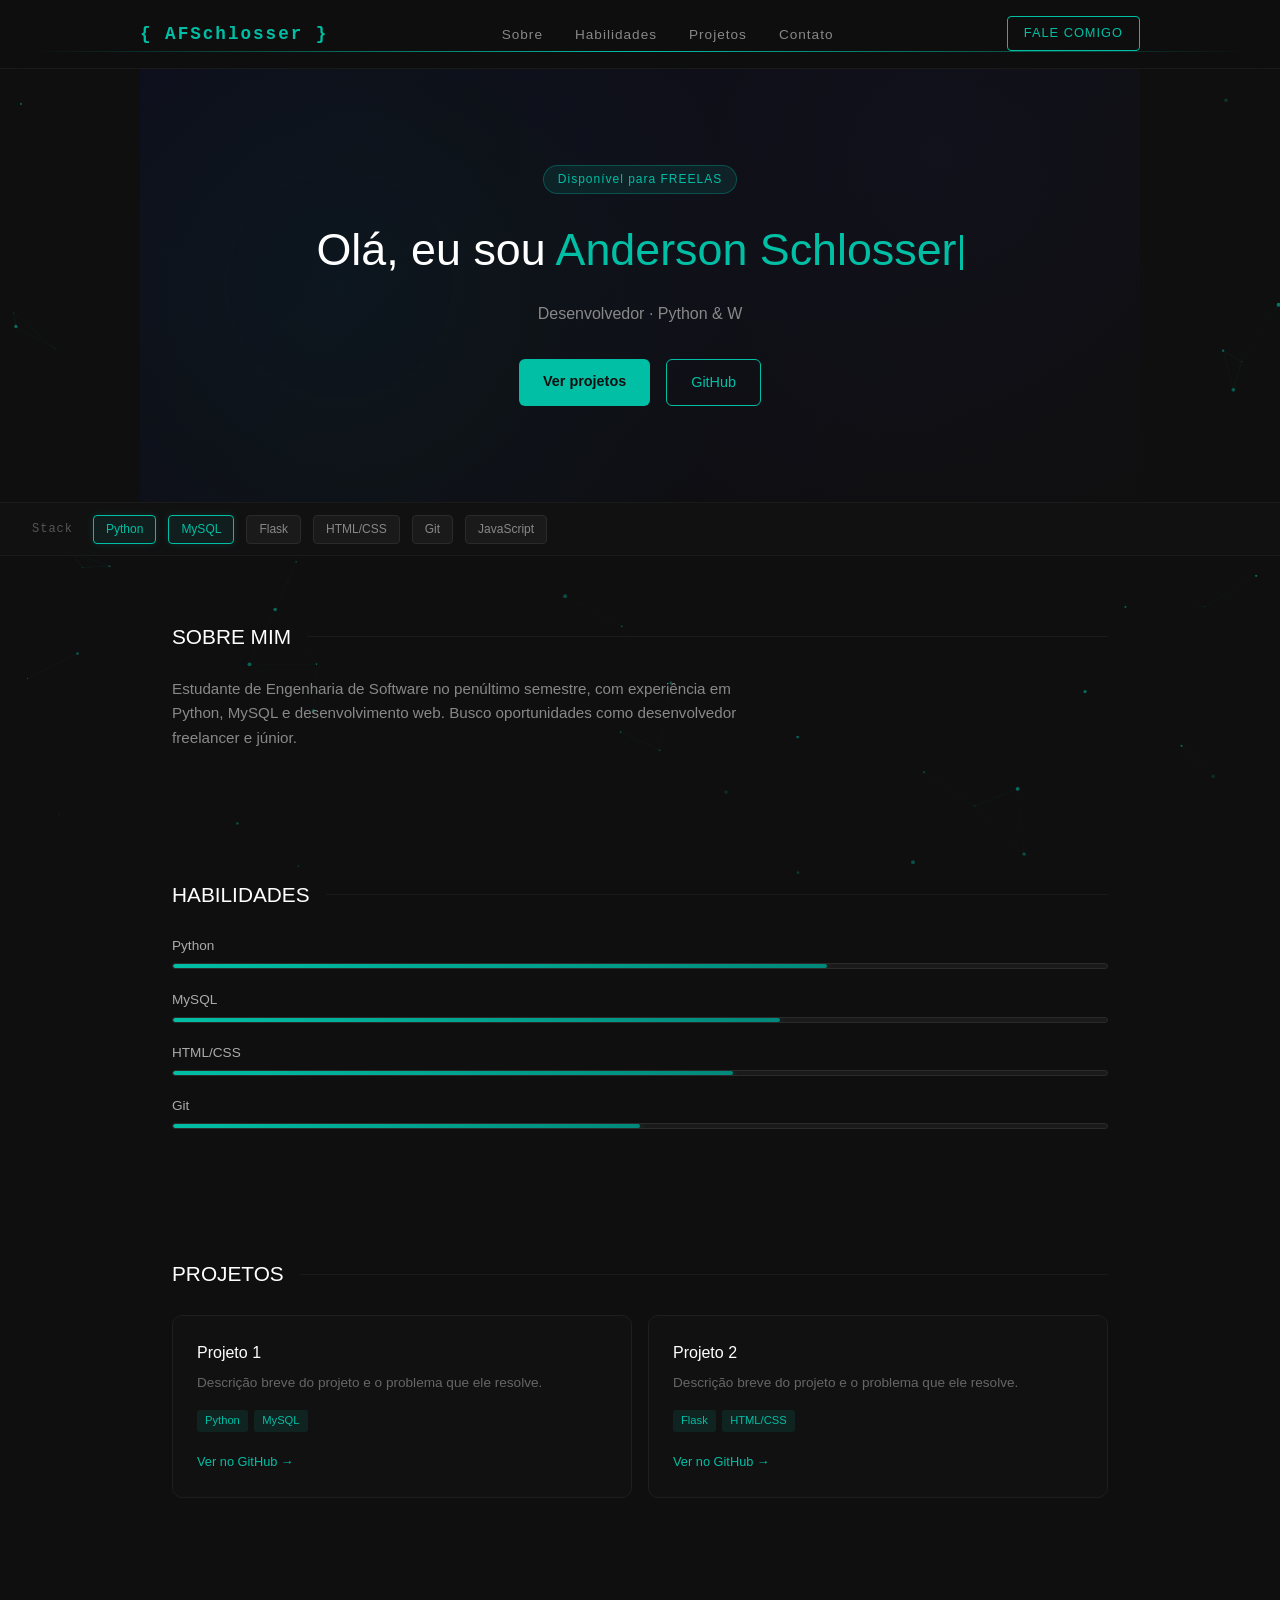
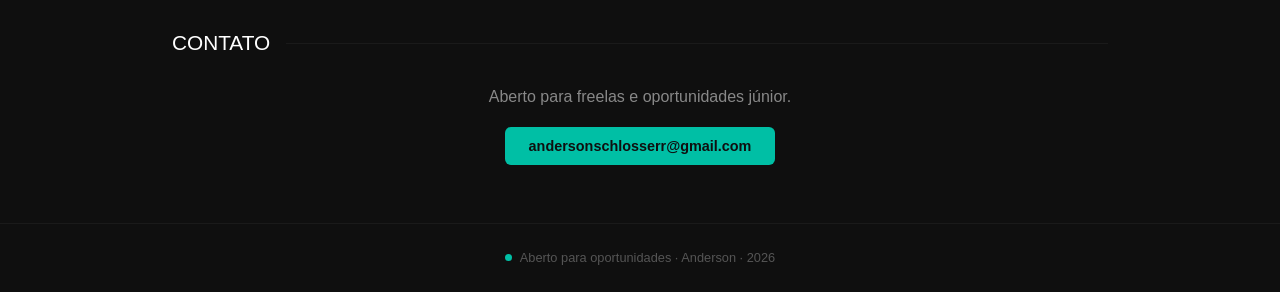
==== index.html @ fceff045 "Atualizando Design" ====
<!DOCTYPE html>
<html lang="pt-BR">
<head>
  <meta charset="UTF-8">
  <meta name="viewport" content="width=device-width, initial-scale=1.0">
  <title>Anderson | Desenvolvedor</title>
  <link rel="stylesheet" href="style.css">
</head>
<body>
<canvas id="particles"></canvas>

  <header>
    <nav>
      <span class="logo">{ AFSchlosser }</span>
      <ul>
        <li><a href="#sobre">Sobre</a></li>
        <li><a href="#habilidades">Habilidades</a></li>
        <li><a href="#projetos">Projetos</a></li>
        <li><a href="#contato">Contato</a></li>
      </ul>
      <a href="mailto:andersonschlosserr@gemail.com" class="nav-btn">FALE COMIGO</a>
    </nav>
    <div class="nav-line"></div>
  </header>

  <section id="hero">
    <div class="hero-bg"></div>
    <span class="hero-tag">Disponível para FREELAS</span>
    <h1>Olá, eu sou <span class="nome">Anderson Schlosser</span><span class="cursor"></span></h1>
    <p id="typing-text"></p>
    <div class="hero-btns">
      <a href="#projetos" class="btn-primary">Ver projetos</a>
      <a href="https://github.com/afschlosser" target="_blank" class="btn-secondary">GitHub</a>
    </div>
  </section>

  <div class="skills-bar">
    <span class="skills-label">Stack</span>
    <div class="skills-list">
      <span class="skill active" data-skill="python">Python</span>
      <span class="skill active" data-skill="mysql">MySQL</span>
      <span class="skill" data-skill="flask">Flask</span>
      <span class="skill" data-skill="html">HTML/CSS</span>
      <span class="skill" data-skill="git">Git</span>
      <span class="skill" data-skill="javascript">JavaScript</span>
    </div>
  </div>

  <section id="sobre">
    <h2>SOBRE MIM</h2>
    <p>
      Estudante de Engenharia de Software no penúltimo semestre,
      com experiência em Python, MySQL e desenvolvimento web.
      Busco oportunidades como desenvolvedor freelancer e júnior.
    </p>
  </section>

  <section id="habilidades">
    <h2>HABILIDADES</h2>
    <div class="skill-bars">
      <div class="skill-bar">
        <div class="skill-bar-header">
          <span>Python</span>
   
        </div>
        <div class="skill-bar-track">
          <div class="skill-bar-fill" data-width="70"></div>
        </div>
      </div>
      <div class="skill-bar">
        <div class="skill-bar-header">
          <span>MySQL</span>
        </div>
        <div class="skill-bar-track">
          <div class="skill-bar-fill" data-width="65"></div>
        </div>
      </div>
      <div class="skill-bar">
        <div class="skill-bar-header">
          <span>HTML/CSS</span>

        </div>
        <div class="skill-bar-track">
          <div class="skill-bar-fill" data-width="60"></div>
        </div>
      </div>
      <div class="skill-bar">
        <div class="skill-bar-header">
          <span>Git</span>
  
        </div>
        <div class="skill-bar-track">
          <div class="skill-bar-fill" data-width="50"></div>
        </div>
      </div>
    </div>
  </section>

  <section id="projetos">
    <h2>PROJETOS</h2>
    <div class="cards">
      <div class="card">
        <h3>Projeto 1</h3>
        <p>Descrição breve do projeto e o problema que ele resolve.</p>
        <div class="card-tags">
          <span class="tag">Python</span>
          <span class="tag">MySQL</span>
        </div>
        <a href="#" class="card-link">Ver no GitHub →</a>
      </div>
      <div class="card">
        <h3>Projeto 2</h3>
        <p>Descrição breve do projeto e o problema que ele resolve.</p>
        <div class="card-tags">
          <span class="tag">Flask</span>
          <span class="tag">HTML/CSS</span>
        </div>
        <a href="#" class="card-link">Ver no GitHub →</a>
      </div>
    </div>
  </section>

  <section id="contato">
    <h2>CONTATO</h2>
    <p>Aberto para freelas e oportunidades júnior.</p>
    <a href="mailto:andersonschlosserr@gmail.com" class="btn-primary">andersonschlosserr@gmail.com</a>
  </section>

  <footer>
    <span class="status-dot"></span>
    <span>Aberto para oportunidades · Anderson · 2026</span>
  </footer>

  <script>
    // Skills bar
    const skills = document.querySelectorAll('.skill');
    skills.forEach((skill, i) => {
      skill.style.opacity = '0';
      skill.style.transform = 'translateY(10px)';
      setTimeout(() => {
        skill.style.transition = 'opacity 0.3s, transform 0.3s';
        skill.style.opacity = '1';
        skill.style.transform = 'translateY(0)';
      }, 300 + i * 100);
    });
    skills.forEach(skill => {
      skill.addEventListener('click', () => {
        skills.forEach(s => s.classList.remove('active'));
        skill.classList.add('active');
        const ripple = document.createElement('span');
        ripple.classList.add('ripple');
        skill.appendChild(ripple);
        setTimeout(() => ripple.remove(), 600);
      });
    });

    // Partículas
    const canvas = document.getElementById('particles');
    const ctx = canvas.getContext('2d');
    canvas.style.position = 'fixed';
    canvas.style.top = '0';
    canvas.style.left = '0';
    canvas.style.width = '100%';
    canvas.style.height = '100%';
    canvas.style.zIndex = '-1';
    canvas.style.pointerEvents = 'none';
    let particles = [];
    function resize() {
      canvas.width = window.innerWidth;
      canvas.height = window.innerHeight;
    }
    resize();
    window.addEventListener('resize', resize);
    function createParticle() {
      return {
        x: Math.random() * canvas.width,
        y: Math.random() * canvas.height,
        vx: (Math.random() - 0.5) * 0.4,
        vy: (Math.random() - 0.5) * 0.4,
        size: Math.random() * 1.5 + 0.5,
        opacity: Math.random() * 0.5 + 0.1
      };
    }
    for (let i = 0; i < 80; i++) particles.push(createParticle());
    function drawParticles() {
      ctx.clearRect(0, 0, canvas.width, canvas.height);
      particles.forEach(p => {
        ctx.beginPath();
        ctx.arc(p.x, p.y, p.size, 0, Math.PI * 2);
        ctx.fillStyle = `rgba(0, 191, 165, ${p.opacity})`;
        ctx.fill();
        p.x += p.vx;
        p.y += p.vy;
        if (p.x < 0 || p.x > canvas.width) p.vx *= -1;
        if (p.y < 0 || p.y > canvas.height) p.vy *= -1;
      });
      for (let i = 0; i < particles.length; i++) {
        for (let j = i + 1; j < particles.length; j++) {
          const dx = particles[i].x - particles[j].x;
          const dy = particles[i].y - particles[j].y;
          const dist = Math.sqrt(dx * dx + dy * dy);
          if (dist < 120) {
            ctx.beginPath();
            ctx.moveTo(particles[i].x, particles[i].y);
            ctx.lineTo(particles[j].x, particles[j].y);
            ctx.strokeStyle = `rgba(0, 191, 165, ${0.15 * (1 - dist / 120)})`;
            ctx.lineWidth = 0.5;
            ctx.stroke();
          }
        }
      }
      requestAnimationFrame(drawParticles);
    }
    drawParticles();

    // Efeito de digitação
    const texts = [
      'Desenvolvedor · Python & Web',
      'Estudante de Eng. de Software',
      'Disponível para freelas',
    ];
    let textIndex = 0;
    let charIndex = 0;
    let deleting = false;
    const typingEl = document.getElementById('typing-text');
    function type() {
      const current = texts[textIndex];
      if (!deleting) {
        typingEl.textContent = current.substring(0, charIndex + 1);
        charIndex++;
        if (charIndex === current.length) {
          deleting = true;
          setTimeout(type, 1800);
          return;
        }
      } else {
        typingEl.textContent = current.substring(0, charIndex - 1);
        charIndex--;
        if (charIndex === 0) {
          deleting = false;
          textIndex = (textIndex + 1) % texts.length;
        }
      }
      setTimeout(type, deleting ? 50 : 80);
    }
    type();

    // Animação das barras de progresso
    const observer = new IntersectionObserver((entries) => {
      entries.forEach(entry => {
        if (entry.isIntersecting) {
          document.querySelectorAll('.skill-bar-fill').forEach(bar => {
            bar.style.width = bar.dataset.width + '%';
          });
        }
      });
    }, { threshold: 0.3 });
    const skillsSection = document.getElementById('habilidades');
    if (skillsSection) observer.observe(skillsSection);
  </script>

</body>
</html>
---- style.css ----
* {
  margin: 0;
  padding: 0;
  box-sizing: border-box;
}

body {
  font-family: 'Segoe UI', sans-serif;
  background-color: #0f0f0f;
  color: #e0e0e0;
  line-height: 1.6;
}

a {
  text-decoration: none;
}

header {
  background: rgba(15, 15, 15, 0.7);
  backdrop-filter: blur(12px);
  -webkit-backdrop-filter: blur(12px);
  border-bottom: 0.5px solid rgba(255,255,255,0.05);
  padding: 1rem 2rem;
  position: sticky;
  top: 0;
  z-index: 100;
}

.nav-line {
  height: 1px;
  background: linear-gradient(90deg, transparent, #00bfa5, transparent);
  animation: navline 3s ease-in-out infinite;
}

@keyframes navline {
  0%, 100% { opacity: 0.2; transform: scaleX(0.3); }
  50% { opacity: 1; transform: scaleX(1); }
}

nav {
  display: flex;
  justify-content: space-between;
  align-items: center;
  max-width: 1000px;
  margin: 0 auto;
}

.logo {
  font-size: 1.1rem;
  font-weight: bold;
  color: #00bfa5;
  letter-spacing: 2px;
  font-family: 'Courier New', monospace;
}

nav ul {
  list-style: none;
  display: flex;
  gap: 2rem;
}

nav ul a {
  color: #888;
  font-size: 0.85rem;
  transition: color 0.2s;
  letter-spacing: 1px;
  position: relative;
  padding-bottom: 4px;
}

nav ul a::after {
  content: '';
  position: absolute;
  bottom: 0;
  left: 0;
  width: 0;
  height: 1px;
  background: #00bfa5;
  transition: width 0.3s;
}

nav ul a:hover {
  color: #00bfa5;
}

nav ul a:hover::after {
  width: 100%;
}

.nav-btn {
  background: transparent;
  color: #00bfa5;
  border: 0.5px solid #00bfa5;
  padding: 0.4rem 1rem;
  border-radius: 4px;
  font-size: 0.8rem;
  letter-spacing: 1px;
  transition: all 0.3s;
  position: relative;
  overflow: hidden;
}

.nav-btn::before {
  content: '';
  position: absolute;
  inset: 0;
  background: #00bfa5;
  transform: translateX(-100%);
  transition: transform 0.3s;
  z-index: -1;
}

.nav-btn:hover {
  color: #0f0f0f;
}

.nav-btn:hover::before {
  transform: translateX(0);
}
#hero {
  text-align: center;
  padding: 6rem 2rem;
  position: relative;
  overflow: hidden;
  background: linear-gradient(135deg, #0d0d1a 0%, #0f0f0f 100%);
}

.hero-bg {
  position: absolute;
  inset: 0;
  background-image:
    radial-gradient(circle at 20% 50%, rgba(0,191,165,0.05) 0%, transparent 50%),
    radial-gradient(circle at 80% 20%, rgba(83,74,183,0.05) 0%, transparent 50%);
}

.hero-tag {
  display: inline-block;
  background: rgba(0,191,165,0.1);
  border: 0.5px solid rgba(0,191,165,0.3);
  color: #00bfa5;
  font-size: 0.75rem;
  padding: 4px 14px;
  border-radius: 20px;
  margin-bottom: 1.2rem;
  letter-spacing: 1px;
  position: relative;
}

#hero h1 {
  font-size: 2.8rem;
  font-weight: 500;
  color: #fff;
  margin-bottom: 1rem;
  position: relative;
}

#hero h1 span.nome {
  color: #00bfa5;
}

.cursor {
  display: inline-block;
  width: 3px;
  height: 2.2rem;
  background: #00bfa5;
  margin-left: 4px;
  vertical-align: middle;
  animation: blink 1s infinite;
}

@keyframes blink {
  0%, 100% { opacity: 1; }
  50% { opacity: 0; }
}

#hero p {
  color: #888;
  font-size: 1rem;
  margin-bottom: 2rem;
  position: relative;
}

.hero-btns {
  display: flex;
  gap: 1rem;
  justify-content: center;
  position: relative;
}

.btn-primary {
  background: #00bfa5;
  color: #0f0f0f;
  padding: 0.7rem 1.5rem;
  border-radius: 6px;
  font-weight: 600;
  font-size: 0.9rem;
  transition: background 0.2s;
}

.btn-primary:hover {
  background: #00897b;
}

.btn-secondary {
  background: transparent;
  color: #00bfa5;
  padding: 0.7rem 1.5rem;
  border-radius: 6px;
  font-size: 0.9rem;
  border: 0.5px solid #00bfa5;
  transition: all 0.2s;
}

.btn-secondary:hover {
  background: rgba(0,191,165,0.1);
}

.skills-bar {
  background: #111;
  border-top: 0.5px solid #1a1a1a;
  border-bottom: 0.5px solid #1a1a1a;
  padding: 0.7rem 2rem;
  display: flex;
  gap: 0.75rem;
  align-items: center;
  flex-wrap: wrap;
}

.skills-label {
  color: #555;
  font-size: 0.75rem;
  margin-right: 0.5rem;
  font-family: 'Courier New', monospace;
  letter-spacing: 1px;
}

.skills-list {
  display: flex;
  gap: 0.75rem;
  flex-wrap: wrap;
}

.skill {
  background: #1a1a1a;
  border: 0.5px solid #2a2a2a;
  color: #888;
  font-size: 0.75rem;
  padding: 4px 12px;
  border-radius: 4px;
  cursor: pointer;
  transition: all 0.2s;
  position: relative;
  overflow: hidden;
  user-select: none;
}

.skill:hover {
  border-color: #00bfa5;
  color: #00bfa5;
}

.skill.active {
  border-color: #00bfa5;
  color: #00bfa5;
  background: rgba(0,191,165,0.08);
  box-shadow: 0 0 8px rgba(0,191,165,0.15);
}

.ripple {
  position: absolute;
  width: 80px;
  height: 80px;
  background: rgba(0,191,165,0.2);
  border-radius: 50%;
  transform: scale(0);
  animation: ripple-anim 0.6s linear;
  top: 50%;
  left: 50%;
  margin-top: -40px;
  margin-left: -40px;
  pointer-events: none;
}

@keyframes ripple-anim {
  to { transform: scale(2.5); opacity: 0; }
}
section {
  max-width: 1000px;
  margin: 0 auto;
  padding: 4rem 2rem;
}

section h2 {
  font-size: 1.3rem;
  font-weight: 500;
  color: #fff;
  margin-bottom: 1.5rem;
  display: flex;
  align-items: center;
  gap: 1rem;
}

section h2::after {
  content: '';
  flex: 1;
  height: 0.5px;
  background: #1a1a1a;
}

#sobre p {
  color: #888;
  max-width: 600px;
  font-size: 0.95rem;
}

.cards {
  display: grid;
  grid-template-columns: repeat(auto-fit, minmax(280px, 1fr));
  gap: 1rem;
}

.card {
  background: #111;
  border: 0.5px solid #1e1e1e;
  border-radius: 10px;
  padding: 1.5rem;
  transition: border-color 0.2s, transform 0.2s;
}

.card:hover {
  border-color: #00bfa5;
  transform: translateY(-4px);
}

.card h3 {
  color: #fff;
  font-size: 1rem;
  font-weight: 500;
  margin-bottom: 0.5rem;
}

.card p {
  color: #666;
  font-size: 0.85rem;
  margin-bottom: 1rem;
  line-height: 1.5;
}

.card-tags {
  display: flex;
  gap: 0.4rem;
  flex-wrap: wrap;
  margin-bottom: 1rem;
}

.tag {
  background: rgba(0,191,165,0.1);
  color: #00bfa5;
  font-size: 0.7rem;
  padding: 2px 8px;
  border-radius: 3px;
}

.card-link {
  color: #00bfa5;
  font-size: 0.8rem;
  transition: letter-spacing 0.2s;
}

.card-link:hover {
  letter-spacing: 0.5px;
}

#contato {
  text-align: center;
}

#contato p {
  color: #888;
  margin-bottom: 1.5rem;
}

footer {
  text-align: center;
  padding: 1.5rem;
  color: #555;
  font-size: 0.8rem;
  border-top: 0.5px solid #1a1a1a;
  display: flex;
  align-items: center;
  justify-content: center;
  gap: 0.5rem;
}

.status-dot {
  width: 7px;
  height: 7px;
  background: #00bfa5;
  border-radius: 50%;
  display: inline-block;
  animation: pulse 2s infinite;
}

@keyframes pulse {
  0%, 100% { opacity: 1; }
  50% { opacity: 0.3; }
}
#skills-progress {
  max-width: 1000px;
  margin: 0 auto;
  padding: 4rem 2rem;
}

.skill-bars {
  display: flex;
  flex-direction: column;
  gap: 1.2rem;
}

.skill-bar-header {
  display: flex;
  justify-content: space-between;
  font-size: 0.85rem;
  color: #aaa;
  margin-bottom: 0.4rem;
}

.skill-bar-track {
  background: #1a1a1a;
  border-radius: 4px;
  height: 6px;
  overflow: hidden;
  border: 0.5px solid #2a2a2a;
}

.skill-bar-fill {
  height: 100%;
  width: 0%;
  background: linear-gradient(90deg, #00bfa5, #00897b);
  border-radius: 4px;
  transition: width 1.2s cubic-bezier(0.4, 0, 0.2, 1);
  box-shadow: 0 0 8px rgba(0,191,165,0.4);
}
#habilidades {
  max-width: 1000px;
  margin: 0 auto;
  padding: 4rem 2rem;
}
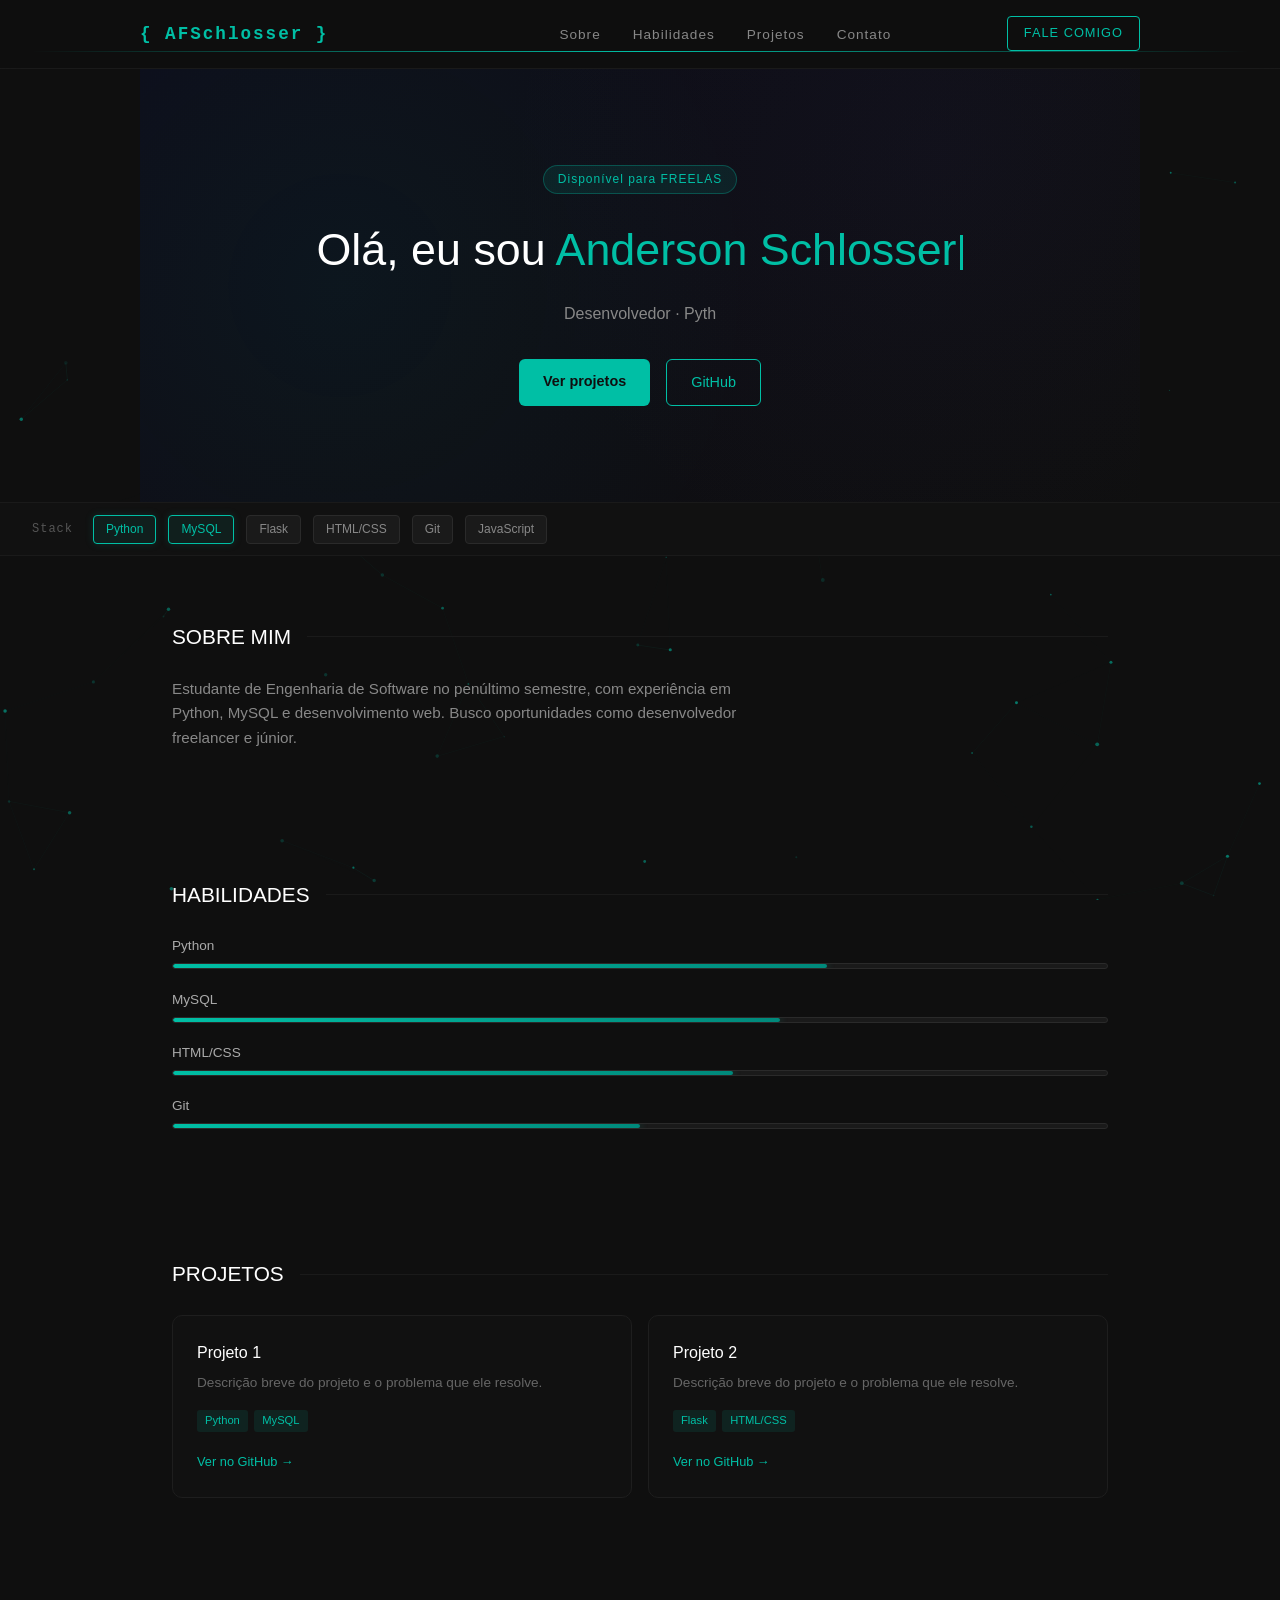
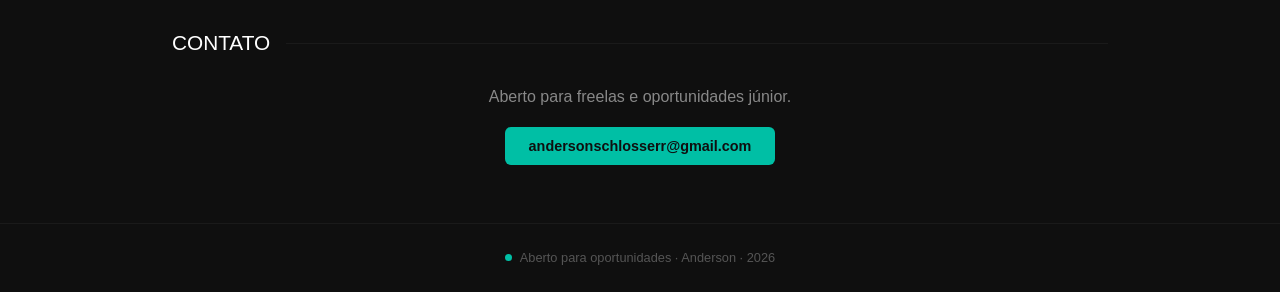
==== commit a7992642: "feat: adicionado suporte mobile e ajustes de layout" ====
--- a/index.html
+++ b/index.html
@@ -10,18 +10,23 @@
 <canvas id="particles"></canvas>
 
   <header>
-    <nav>
-      <span class="logo">{ AFSchlosser }</span>
-      <ul>
-        <li><a href="#sobre">Sobre</a></li>
-        <li><a href="#habilidades">Habilidades</a></li>
-        <li><a href="#projetos">Projetos</a></li>
-        <li><a href="#contato">Contato</a></li>
-      </ul>
-      <a href="mailto:andersonschlosserr@gemail.com" class="nav-btn">FALE COMIGO</a>
-    </nav>
-    <div class="nav-line"></div>
-  </header>
+  <nav>
+    <span class="logo">{ AFSchlosser }</span>
+    <div class="mobile-menu-icon" onclick="toggleMenu()">
+      <span></span>
+      <span></span>
+      <span></span>
+    </div>
+    <ul id="nav-menu">
+      <li><a href="#sobre" onclick="toggleMenu()">Sobre</a></li>
+      <li><a href="#habilidades" onclick="toggleMenu()">Habilidades</a></li>
+      <li><a href="#projetos" onclick="toggleMenu()">Projetos</a></li>
+      <li><a href="#contato" onclick="toggleMenu()">Contato</a></li>
+    </ul>
+    <a href="mailto:andersonschlosserr@gmail.com" class="nav-btn">FALE COMIGO</a>
+  </nav>
+  <div class="nav-line"></div>
+</header>
 
   <section id="hero">
     <div class="hero-bg"></div>
--- a/style.css
+++ b/style.css
@@ -445,4 +445,56 @@
   max-width: 1000px;
   margin: 0 auto;
   padding: 4rem 2rem;
+}
+/* --- APENAS ADICIONE ESTE BLOCO AO FINAL DO SEU CSS --- */
+
+@media (max-width: 768px) {
+    /* Ajusta o título para não vazar da tela */
+    #hero h1 {
+        font-size: 1.8rem;
+        padding: 0 10px;
+    }
+
+    /* Empilha os botões (Ver projetos / GitHub) */
+    .hero-btns {
+        flex-direction: column;
+        align-items: center;
+        gap: 15px;
+    }
+
+    .btn-primary, .btn-secondary {
+        width: 80%; /* Botões ficam mais fáceis de clicar no touch */
+        text-align: center;
+    }
+
+    /* Esconde o menu de texto para não embolar com o logo */
+    /* Dica: em mobile, o ideal é usar um menu hamburguer, 
+       mas para não quebrar seu JS, vamos apenas simplificar o topo */
+    nav ul {
+        display: none; 
+    }
+
+    .nav-btn {
+        font-size: 0.7rem;
+        padding: 0.3rem 0.6rem;
+    }
+
+    /* Ajusta os cards para ocuparem a tela toda */
+    .cards {
+        grid-template-columns: 1fr;
+        padding: 0 10px;
+    }
+
+    /* Garante que o texto do "Sobre Mim" não fique colado nas bordas */
+    #sobre p {
+        font-size: 0.9rem;
+        padding: 0 15px;
+        text-align: justify;
+    }
+
+    /* Ajusta a barra de progresso para não ficar muito larga */
+    .skill-bars {
+        width: 100%;
+        padding: 0 10px;
+    }
 }
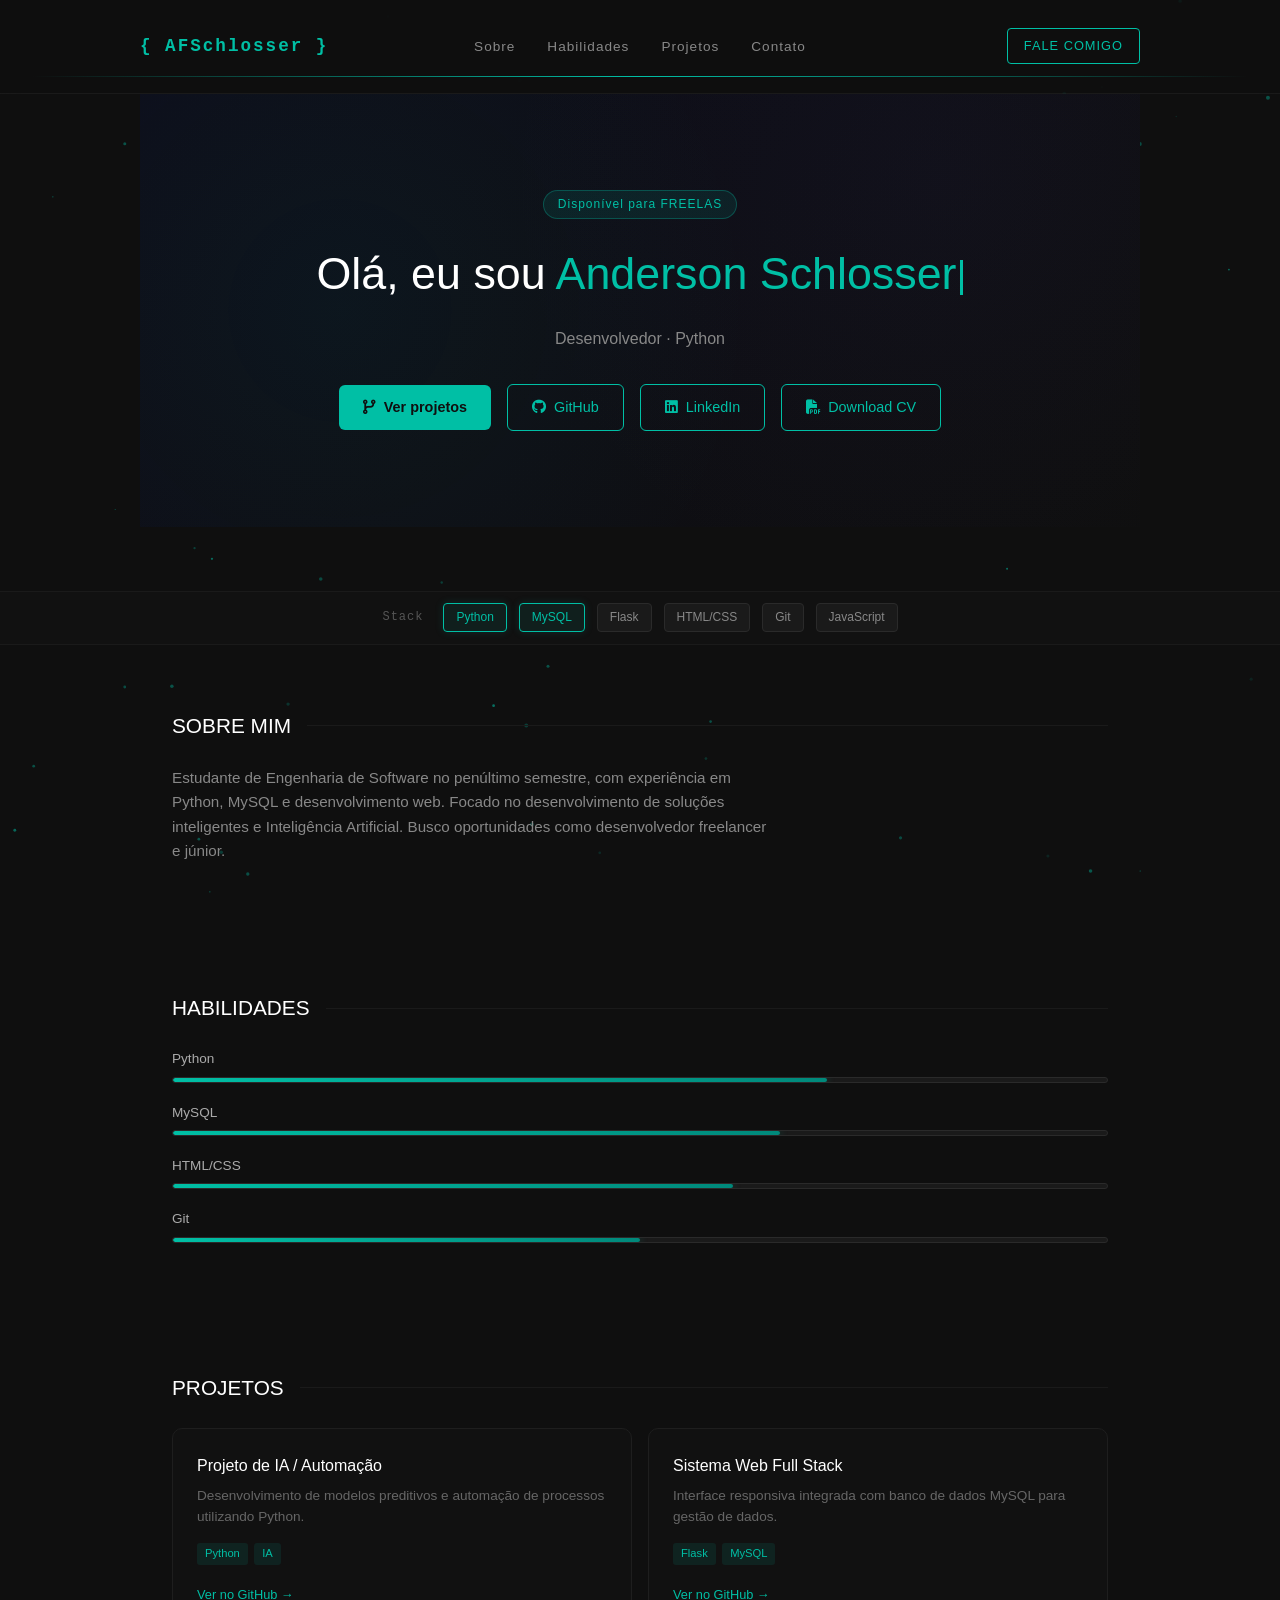
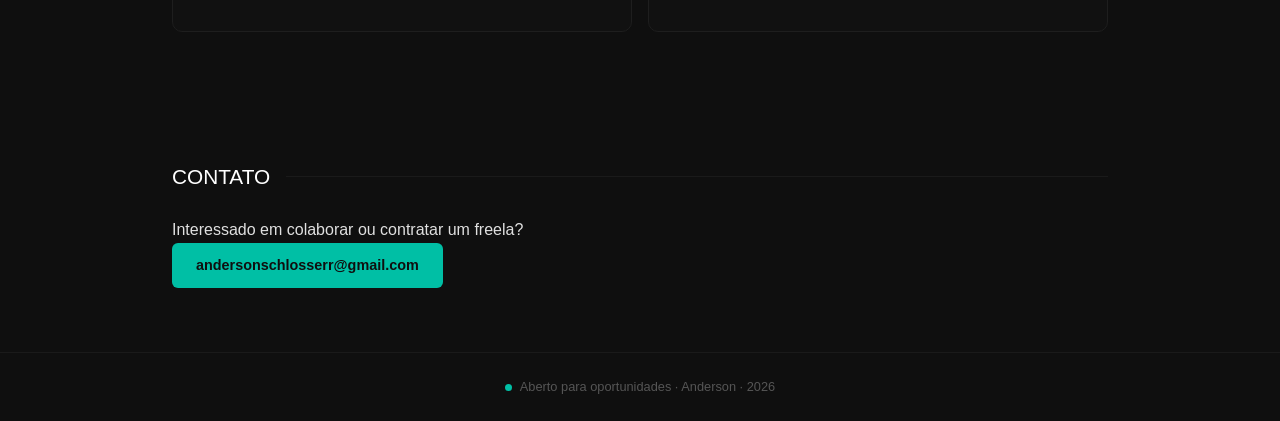
==== commit d0e46fb6: "feat: ajuste de alinhamento do header, centralização da stack e padronização dos botões" ====
--- a/index.html
+++ b/index.html
@@ -3,39 +3,64 @@
 <head>
   <meta charset="UTF-8">
   <meta name="viewport" content="width=device-width, initial-scale=1.0">
-  <title>Anderson | Desenvolvedor</title>
+  <title>Anderson Schlosser | Software Engineer Student</title>
+  
+  <meta name="description" content="Portfólio de Anderson Schlosser. Estudante de Engenharia de Software focado em Python, IA e Desenvolvimento Web.">
+  <meta property="og:title" content="Anderson Schlosser | Desenvolvedor">
+  <meta property="og:description" content="Desenvolvedor Python, MySQL e entusiasta de IA. Disponível para projetos e freelances.">
+  <meta property="og:type" content="website">
+  
+  <link rel="stylesheet" href="https://cdnjs.cloudflare.com/ajax/libs/font-awesome/6.4.2/css/all.min.css">
+  
   <link rel="stylesheet" href="style.css">
+  
+  <link rel="icon" type="image/x-icon" href="favicon.ico">
 </head>
 <body>
-<canvas id="particles"></canvas>
+  <canvas id="particles"></canvas>
 
   <header>
-  <nav>
-    <span class="logo">{ AFSchlosser }</span>
-    <div class="mobile-menu-icon" onclick="toggleMenu()">
-      <span></span>
-      <span></span>
-      <span></span>
-    </div>
-    <ul id="nav-menu">
-      <li><a href="#sobre" onclick="toggleMenu()">Sobre</a></li>
-      <li><a href="#habilidades" onclick="toggleMenu()">Habilidades</a></li>
-      <li><a href="#projetos" onclick="toggleMenu()">Projetos</a></li>
-      <li><a href="#contato" onclick="toggleMenu()">Contato</a></li>
-    </ul>
-    <a href="mailto:andersonschlosserr@gmail.com" class="nav-btn">FALE COMIGO</a>
-  </nav>
-  <div class="nav-line"></div>
-</header>
+    <nav>
+      <span class="logo">{ AFSchlosser }</span>
+      
+      <div class="menu-toggle" onclick="toggleMenu()">
+        <span></span>
+        <span></span>
+        <span></span>
+      </div>
+
+      <ul id="nav-menu">
+        <li><a href="#sobre" onclick="toggleMenu()">Sobre</a></li>
+        <li><a href="#habilidades" onclick="toggleMenu()">Habilidades</a></li>
+        <li><a href="#projetos" onclick="toggleMenu()">Projetos</a></li>
+        <li><a href="#contato" onclick="toggleMenu()">Contato</a></li>
+      </ul>
+      
+      <a href="mailto:andersonschlosserr@gmail.com" class="nav-btn">FALE COMIGO</a>
+    </nav>
+    <div class="nav-line"></div>
+  </header>
 
   <section id="hero">
     <div class="hero-bg"></div>
     <span class="hero-tag">Disponível para FREELAS</span>
     <h1>Olá, eu sou <span class="nome">Anderson Schlosser</span><span class="cursor"></span></h1>
     <p id="typing-text"></p>
+    
     <div class="hero-btns">
-      <a href="#projetos" class="btn-primary">Ver projetos</a>
-      <a href="https://github.com/afschlosser" target="_blank" class="btn-secondary">GitHub</a>
+      <a href="#projetos" class="btn-primary">
+        <i class="fa-solid fa-code-branch"></i> Ver projetos
+      </a>
+      <a href="https://github.com/afschlosser" target="_blank" class="btn-secondary">
+        <i class="fa-brands fa-github"></i> GitHub
+      </a>
+      <a href="https://linkedin.com/in/anderson-schlosser" target="_blank" class="btn-secondary">
+        <i class="fa-brands fa-linkedin"></i> LinkedIn
+      </a>
+ <a href="curriculo-anderson.pdf" target="_blank" class="btn-secondary">
+  <i class="fa-solid fa-file-pdf"></i> Download CV
+</a>
+      </a>
     </div>
   </section>
 
@@ -56,6 +81,7 @@
     <p>
       Estudante de Engenharia de Software no penúltimo semestre,
       com experiência em Python, MySQL e desenvolvimento web.
+      Focado no desenvolvimento de soluções inteligentes e Inteligência Artificial.
       Busco oportunidades como desenvolvedor freelancer e júnior.
     </p>
   </section>
@@ -64,39 +90,20 @@
     <h2>HABILIDADES</h2>
     <div class="skill-bars">
       <div class="skill-bar">
-        <div class="skill-bar-header">
-          <span>Python</span>
-   
-        </div>
-        <div class="skill-bar-track">
-          <div class="skill-bar-fill" data-width="70"></div>
-        </div>
-      </div>
-      <div class="skill-bar">
-        <div class="skill-bar-header">
-          <span>MySQL</span>
-        </div>
-        <div class="skill-bar-track">
-          <div class="skill-bar-fill" data-width="65"></div>
-        </div>
-      </div>
-      <div class="skill-bar">
-        <div class="skill-bar-header">
-          <span>HTML/CSS</span>
-
-        </div>
-        <div class="skill-bar-track">
-          <div class="skill-bar-fill" data-width="60"></div>
-        </div>
-      </div>
-      <div class="skill-bar">
-        <div class="skill-bar-header">
-          <span>Git</span>
-  
-        </div>
-        <div class="skill-bar-track">
-          <div class="skill-bar-fill" data-width="50"></div>
-        </div>
+        <div class="skill-bar-header"><span>Python</span></div>
+        <div class="skill-bar-track"><div class="skill-bar-fill" data-width="70"></div></div>
+      </div>
+      <div class="skill-bar">
+        <div class="skill-bar-header"><span>MySQL</span></div>
+        <div class="skill-bar-track"><div class="skill-bar-fill" data-width="65"></div></div>
+      </div>
+      <div class="skill-bar">
+        <div class="skill-bar-header"><span>HTML/CSS</span></div>
+        <div class="skill-bar-track"><div class="skill-bar-fill" data-width="60"></div></div>
+      </div>
+      <div class="skill-bar">
+        <div class="skill-bar-header"><span>Git</span></div>
+        <div class="skill-bar-track"><div class="skill-bar-fill" data-width="50"></div></div>
       </div>
     </div>
   </section>
@@ -105,29 +112,29 @@
     <h2>PROJETOS</h2>
     <div class="cards">
       <div class="card">
-        <h3>Projeto 1</h3>
-        <p>Descrição breve do projeto e o problema que ele resolve.</p>
+        <h3>Projeto de IA / Automação</h3>
+        <p>Desenvolvimento de modelos preditivos e automação de processos utilizando Python.</p>
         <div class="card-tags">
           <span class="tag">Python</span>
+          <span class="tag">IA</span>
+        </div>
+        <a href="#" class="card-link">Ver no GitHub →</a>
+      </div>
+      <div class="card">
+        <h3>Sistema Web Full Stack</h3>
+        <p>Interface responsiva integrada com banco de dados MySQL para gestão de dados.</p>
+        <div class="card-tags">
+          <span class="tag">Flask</span>
           <span class="tag">MySQL</span>
         </div>
         <a href="#" class="card-link">Ver no GitHub →</a>
       </div>
-      <div class="card">
-        <h3>Projeto 2</h3>
-        <p>Descrição breve do projeto e o problema que ele resolve.</p>
-        <div class="card-tags">
-          <span class="tag">Flask</span>
-          <span class="tag">HTML/CSS</span>
-        </div>
-        <a href="#" class="card-link">Ver no GitHub →</a>
-      </div>
     </div>
   </section>
 
   <section id="contato">
     <h2>CONTATO</h2>
-    <p>Aberto para freelas e oportunidades júnior.</p>
+    <p>Interessado em colaborar ou contratar um freela?</p>
     <a href="mailto:andersonschlosserr@gmail.com" class="btn-primary">andersonschlosserr@gmail.com</a>
   </section>
 
@@ -137,7 +144,13 @@
   </footer>
 
   <script>
-    // Skills bar
+    // Menu Mobile Toggle
+    function toggleMenu() {
+      const menu = document.getElementById('nav-menu');
+      menu.classList.toggle('active');
+    }
+
+    // Skills bar Animation
     const skills = document.querySelectorAll('.skill');
     skills.forEach((skill, i) => {
       skill.style.opacity = '0';
@@ -148,18 +161,8 @@
         skill.style.transform = 'translateY(0)';
       }, 300 + i * 100);
     });
-    skills.forEach(skill => {
-      skill.addEventListener('click', () => {
-        skills.forEach(s => s.classList.remove('active'));
-        skill.classList.add('active');
-        const ripple = document.createElement('span');
-        ripple.classList.add('ripple');
-        skill.appendChild(ripple);
-        setTimeout(() => ripple.remove(), 600);
-      });
-    });
-
-    // Partículas
+
+    // Partículas Background
     const canvas = document.getElementById('particles');
     const ctx = canvas.getContext('2d');
     canvas.style.position = 'fixed';
@@ -169,6 +172,7 @@
     canvas.style.height = '100%';
     canvas.style.zIndex = '-1';
     canvas.style.pointerEvents = 'none';
+    
     let particles = [];
     function resize() {
       canvas.width = window.innerWidth;
@@ -176,6 +180,7 @@
     }
     resize();
     window.addEventListener('resize', resize);
+
     function createParticle() {
       return {
         x: Math.random() * canvas.width,
@@ -187,6 +192,7 @@
       };
     }
     for (let i = 0; i < 80; i++) particles.push(createParticle());
+
     function drawParticles() {
       ctx.clearRect(0, 0, canvas.width, canvas.height);
       particles.forEach(p => {
@@ -199,28 +205,13 @@
         if (p.x < 0 || p.x > canvas.width) p.vx *= -1;
         if (p.y < 0 || p.y > canvas.height) p.vy *= -1;
       });
-      for (let i = 0; i < particles.length; i++) {
-        for (let j = i + 1; j < particles.length; j++) {
-          const dx = particles[i].x - particles[j].x;
-          const dy = particles[i].y - particles[j].y;
-          const dist = Math.sqrt(dx * dx + dy * dy);
-          if (dist < 120) {
-            ctx.beginPath();
-            ctx.moveTo(particles[i].x, particles[i].y);
-            ctx.lineTo(particles[j].x, particles[j].y);
-            ctx.strokeStyle = `rgba(0, 191, 165, ${0.15 * (1 - dist / 120)})`;
-            ctx.lineWidth = 0.5;
-            ctx.stroke();
-          }
-        }
-      }
       requestAnimationFrame(drawParticles);
     }
     drawParticles();
 
-    // Efeito de digitação
+    // Efeito de Digitação
     const texts = [
-      'Desenvolvedor · Python & Web',
+      'Desenvolvedor · Python & IA',
       'Estudante de Eng. de Software',
       'Disponível para freelas',
     ];
@@ -250,7 +241,7 @@
     }
     type();
 
-    // Animação das barras de progresso
+    // Intersection Observer para as Barras de Skills
     const observer = new IntersectionObserver((entries) => {
       entries.forEach(entry => {
         if (entry.isIntersecting) {
@@ -263,6 +254,5 @@
     const skillsSection = document.getElementById('habilidades');
     if (skillsSection) observer.observe(skillsSection);
   </script>
-
 </body>
 </html>
--- a/style.css
+++ b/style.css
@@ -43,22 +43,45 @@
   align-items: center;
   max-width: 1000px;
   margin: 0 auto;
-}
+  position: relative; /* Essencial para o menu se basear no centro daqui */
+  height: 60px;       /* Defina uma altura para garantir o alinhamento vertical */
+}
+
+nav ul {
+  list-style: none;
+  display: flex;
+  gap: 2rem;
+  
+  /* MÁGICA DA CENTRALIZAÇÃO ABSOLUTA */
+  position: absolute;
+  left: 50%;
+  transform: translateX(-50%);
+}
+
+/* Mantém o logo na esquerda e o botão na direita sem afetar o centro */
+/* --- ENCONTRE ESTE BLOCO E SUBSTITUA --- */
 
 .logo {
+  justify-self: start;  /* Mantém o Grid feliz, na esquerda */
   font-size: 1.1rem;
   font-weight: bold;
-  color: #00bfa5;
+  
+  /* FORÇA A FONTE E A COR ORIGINAL */
+  color: #00bfa5 !important; 
+  font-family: 'Courier New', monospace !important;
+  
   letter-spacing: 2px;
-  font-family: 'Courier New', monospace;
-}
-
-nav ul {
-  list-style: none;
-  display: flex;
-  gap: 2rem;
-}
-
+}
+
+/* --- MANTENHA TODO O RESTANTE ABAIXO EXATAMENTE COMO ESTAVA --- */
+
+.nav-btn {
+  z-index: 2;
+  /* Garante que o botão não estique */
+  white-space: nowrap; 
+}
+
+/* Mantém seus estilos de link originais abaixo */
 nav ul a {
   color: #888;
   font-size: 0.85rem;
@@ -66,25 +89,6 @@
   letter-spacing: 1px;
   position: relative;
   padding-bottom: 4px;
-}
-
-nav ul a::after {
-  content: '';
-  position: absolute;
-  bottom: 0;
-  left: 0;
-  width: 0;
-  height: 1px;
-  background: #00bfa5;
-  transition: width 0.3s;
-}
-
-nav ul a:hover {
-  color: #00bfa5;
-}
-
-nav ul a:hover::after {
-  width: 100%;
 }
 
 .nav-btn {
@@ -117,6 +121,7 @@
 .nav-btn:hover::before {
   transform: translateX(0);
 }
+
 #hero {
   text-align: center;
   padding: 6rem 2rem;
@@ -180,11 +185,14 @@
   position: relative;
 }
 
+/* --- BOTÕES DO HERO (AJUSTADOS PARA ALINHAMENTO) --- */
 .hero-btns {
   display: flex;
   gap: 1rem;
   justify-content: center;
-  position: relative;
+  align-items: center; /* Garante alinhamento vertical */
+  position: relative;
+  flex-wrap: wrap;
 }
 
 .btn-primary {
@@ -195,12 +203,16 @@
   font-weight: 600;
   font-size: 0.9rem;
   transition: background 0.2s;
+  display: inline-flex;
+  align-items: center;
+  gap: 8px;
 }
 
 .btn-primary:hover {
   background: #00897b;
 }
 
+/* Aplicado ao GitHub e LinkedIn conforme seu padrão original */
 .btn-secondary {
   background: transparent;
   color: #00bfa5;
@@ -209,12 +221,36 @@
   font-size: 0.9rem;
   border: 0.5px solid #00bfa5;
   transition: all 0.2s;
+  display: inline-flex;
+  align-items: center;
+  gap: 8px;
 }
 
 .btn-secondary:hover {
   background: rgba(0,191,165,0.1);
 }
 
+/* Botão de CV mantendo seu estilo de borda tracejada */
+.btn-cv {
+  background: rgba(0, 191, 165, 0.05);
+  color: #00bfa5;
+  padding: 0.7rem 1.5rem;
+  border-radius: 6px;
+  font-size: 0.9rem;
+  border: 1px dashed #00bfa5;
+  transition: all 0.2s;
+  font-weight: 500;
+  display: inline-flex;
+  align-items: center;
+  gap: 8px;
+}
+
+.btn-cv:hover {
+  background: #00bfa5;
+  color: #0f0f0f;
+}
+
+/* --- SEÇÕES E SKILLS --- */
 .skills-bar {
   background: #111;
   border-top: 0.5px solid #1a1a1a;
@@ -224,6 +260,12 @@
   gap: 0.75rem;
   align-items: center;
   flex-wrap: wrap;
+  justify-content: center;
+  
+  /* Aumentamos a margem e garantimos que ela empurre o conteúdo */
+  margin-top: 4rem; 
+  position: relative;
+  z-index: 10;
 }
 
 .skills-label {
@@ -238,6 +280,7 @@
   display: flex;
   gap: 0.75rem;
   flex-wrap: wrap;
+  justify-content: center; /* Centraliza as skills no mobile */
 }
 
 .skill {
@@ -248,17 +291,19 @@
   padding: 4px 12px;
   border-radius: 4px;
   cursor: pointer;
-  transition: all 0.2s;
-  position: relative;
-  overflow: hidden;
+  transition: all 0.2s; /* Essencial para o efeito de cor no hover */
+  position: relative;   /* Essencial para o efeito Ripple */
+  overflow: hidden;     /* Essencial para o efeito Ripple */
   user-select: none;
 }
 
+/* Efeito de Hover que você enviou */
 .skill:hover {
   border-color: #00bfa5;
   color: #00bfa5;
 }
 
+/* Estado Ativo */
 .skill.active {
   border-color: #00bfa5;
   color: #00bfa5;
@@ -266,6 +311,7 @@
   box-shadow: 0 0 8px rgba(0,191,165,0.15);
 }
 
+/* O elemento do Ripple (Gerado pelo seu JS) */
 .ripple {
   position: absolute;
   width: 80px;
@@ -284,6 +330,71 @@
 @keyframes ripple-anim {
   to { transform: scale(2.5); opacity: 0; }
 }
+
+.skills-label {
+  color: #555;
+  font-size: 0.75rem;
+  margin-right: 0.5rem;
+  font-family: 'Courier New', monospace;
+  letter-spacing: 1px;
+}
+
+.skills-list {
+  display: flex;
+  gap: 0.75rem;
+  flex-wrap: wrap;
+  justify-content: center; /* Centraliza as skills no mobile */
+}
+
+.skill {
+  background: #1a1a1a;
+  border: 0.5px solid #2a2a2a;
+  color: #888;
+  font-size: 0.75rem;
+  padding: 4px 12px;
+  border-radius: 4px;
+  cursor: pointer;
+  transition: all 0.2s; /* Essencial para o efeito de cor no hover */
+  position: relative;   /* Essencial para o efeito Ripple */
+  overflow: hidden;     /* Essencial para o efeito Ripple */
+  user-select: none;
+}
+
+/* Efeito de Hover que você enviou */
+.skill:hover {
+  border-color: #00bfa5;
+  color: #00bfa5;
+}
+
+/* Estado Ativo */
+.skill.active {
+  border-color: #00bfa5;
+  color: #00bfa5;
+  background: rgba(0,191,165,0.08);
+  box-shadow: 0 0 8px rgba(0,191,165,0.15);
+}
+
+/* O elemento do Ripple (Gerado pelo seu JS) */
+.ripple {
+  position: absolute;
+  width: 80px;
+  height: 80px;
+  background: rgba(0,191,165,0.2);
+  border-radius: 50%;
+  transform: scale(0);
+  animation: ripple-anim 0.6s linear;
+  top: 50%;
+  left: 50%;
+  margin-top: -40px;
+  margin-left: -40px;
+  pointer-events: none;
+}
+
+@keyframes ripple-anim {
+  to { transform: scale(2.5); opacity: 0; }
+}
+
+/* --- CARDS E CONTEÚDO --- */
 section {
   max-width: 1000px;
   margin: 0 auto;
@@ -371,15 +482,39 @@
   letter-spacing: 0.5px;
 }
 
-#contato {
-  text-align: center;
-}
-
-#contato p {
-  color: #888;
-  margin-bottom: 1.5rem;
-}
-
+/* --- PROGRESS BARS --- */
+.skill-bars {
+  display: flex;
+  flex-direction: column;
+  gap: 1.2rem;
+}
+
+.skill-bar-header {
+  display: flex;
+  justify-content: space-between;
+  font-size: 0.85rem;
+  color: #aaa;
+  margin-bottom: 0.4rem;
+}
+
+.skill-bar-track {
+  background: #1a1a1a;
+  border-radius: 4px;
+  height: 6px;
+  overflow: hidden;
+  border: 0.5px solid #2a2a2a;
+}
+
+.skill-bar-fill {
+  height: 100%;
+  width: 0%;
+  background: linear-gradient(90deg, #00bfa5, #00897b);
+  border-radius: 4px;
+  transition: width 1.2s cubic-bezier(0.4, 0, 0.2, 1);
+  box-shadow: 0 0 8px rgba(0,191,165,0.4);
+}
+
+/* --- FOOTER --- */
 footer {
   text-align: center;
   padding: 1.5rem;
@@ -405,96 +540,46 @@
   0%, 100% { opacity: 1; }
   50% { opacity: 0.3; }
 }
-#skills-progress {
-  max-width: 1000px;
-  margin: 0 auto;
-  padding: 4rem 2rem;
-}
-
-.skill-bars {
-  display: flex;
-  flex-direction: column;
-  gap: 1.2rem;
-}
-
-.skill-bar-header {
-  display: flex;
-  justify-content: space-between;
-  font-size: 0.85rem;
-  color: #aaa;
-  margin-bottom: 0.4rem;
-}
-
-.skill-bar-track {
-  background: #1a1a1a;
-  border-radius: 4px;
-  height: 6px;
-  overflow: hidden;
-  border: 0.5px solid #2a2a2a;
-}
-
-.skill-bar-fill {
-  height: 100%;
-  width: 0%;
-  background: linear-gradient(90deg, #00bfa5, #00897b);
-  border-radius: 4px;
-  transition: width 1.2s cubic-bezier(0.4, 0, 0.2, 1);
-  box-shadow: 0 0 8px rgba(0,191,165,0.4);
-}
-#habilidades {
-  max-width: 1000px;
-  margin: 0 auto;
-  padding: 4rem 2rem;
-}
-/* --- APENAS ADICIONE ESTE BLOCO AO FINAL DO SEU CSS --- */
-
+
+/* --- RESPONSIVIDADE (MOBILE) --- */
 @media (max-width: 768px) {
-    /* Ajusta o título para não vazar da tela */
-    #hero h1 {
-        font-size: 1.8rem;
-        padding: 0 10px;
-    }
-
-    /* Empilha os botões (Ver projetos / GitHub) */
-    .hero-btns {
-        flex-direction: column;
-        align-items: center;
-        gap: 15px;
-    }
-
-    .btn-primary, .btn-secondary {
-        width: 80%; /* Botões ficam mais fáceis de clicar no touch */
-        text-align: center;
-    }
-
-    /* Esconde o menu de texto para não embolar com o logo */
-    /* Dica: em mobile, o ideal é usar um menu hamburguer, 
-       mas para não quebrar seu JS, vamos apenas simplificar o topo */
-    nav ul {
-        display: none; 
-    }
-
-    .nav-btn {
-        font-size: 0.7rem;
-        padding: 0.3rem 0.6rem;
-    }
-
-    /* Ajusta os cards para ocuparem a tela toda */
-    .cards {
-        grid-template-columns: 1fr;
-        padding: 0 10px;
-    }
-
-    /* Garante que o texto do "Sobre Mim" não fique colado nas bordas */
-    #sobre p {
-        font-size: 0.9rem;
-        padding: 0 15px;
-        text-align: justify;
-    }
-
-    /* Ajusta a barra de progresso para não ficar muito larga */
-    .skill-bars {
-        width: 100%;
-        padding: 0 10px;
-    }
+  #hero h1 {
+    font-size: 1.8rem;
+    padding: 0 10px;
+  }
+
+  .hero-btns {
+    display: grid;
+    grid-template-columns: 1fr 1fr;
+    gap: 10px;
+    padding: 0 10px;
+  }
+
+  .btn-primary { 
+    grid-column: span 2; 
+    width: 100%;
+    text-align: center;
+  }
+
+  .btn-secondary, .btn-cv {
+    width: 100%;
+    text-align: center;
+    padding: 0.7rem 0.5rem;
+    font-size: 0.8rem;
+  }
+
+  nav ul {
+    display: none; 
+  }
+
+  .cards {
+    grid-template-columns: 1fr;
+    padding: 0 10px;
+  }
+
+  #sobre p {
+    font-size: 0.9rem;
+    padding: 0 15px;
+    text-align: justify;
+  }
 }
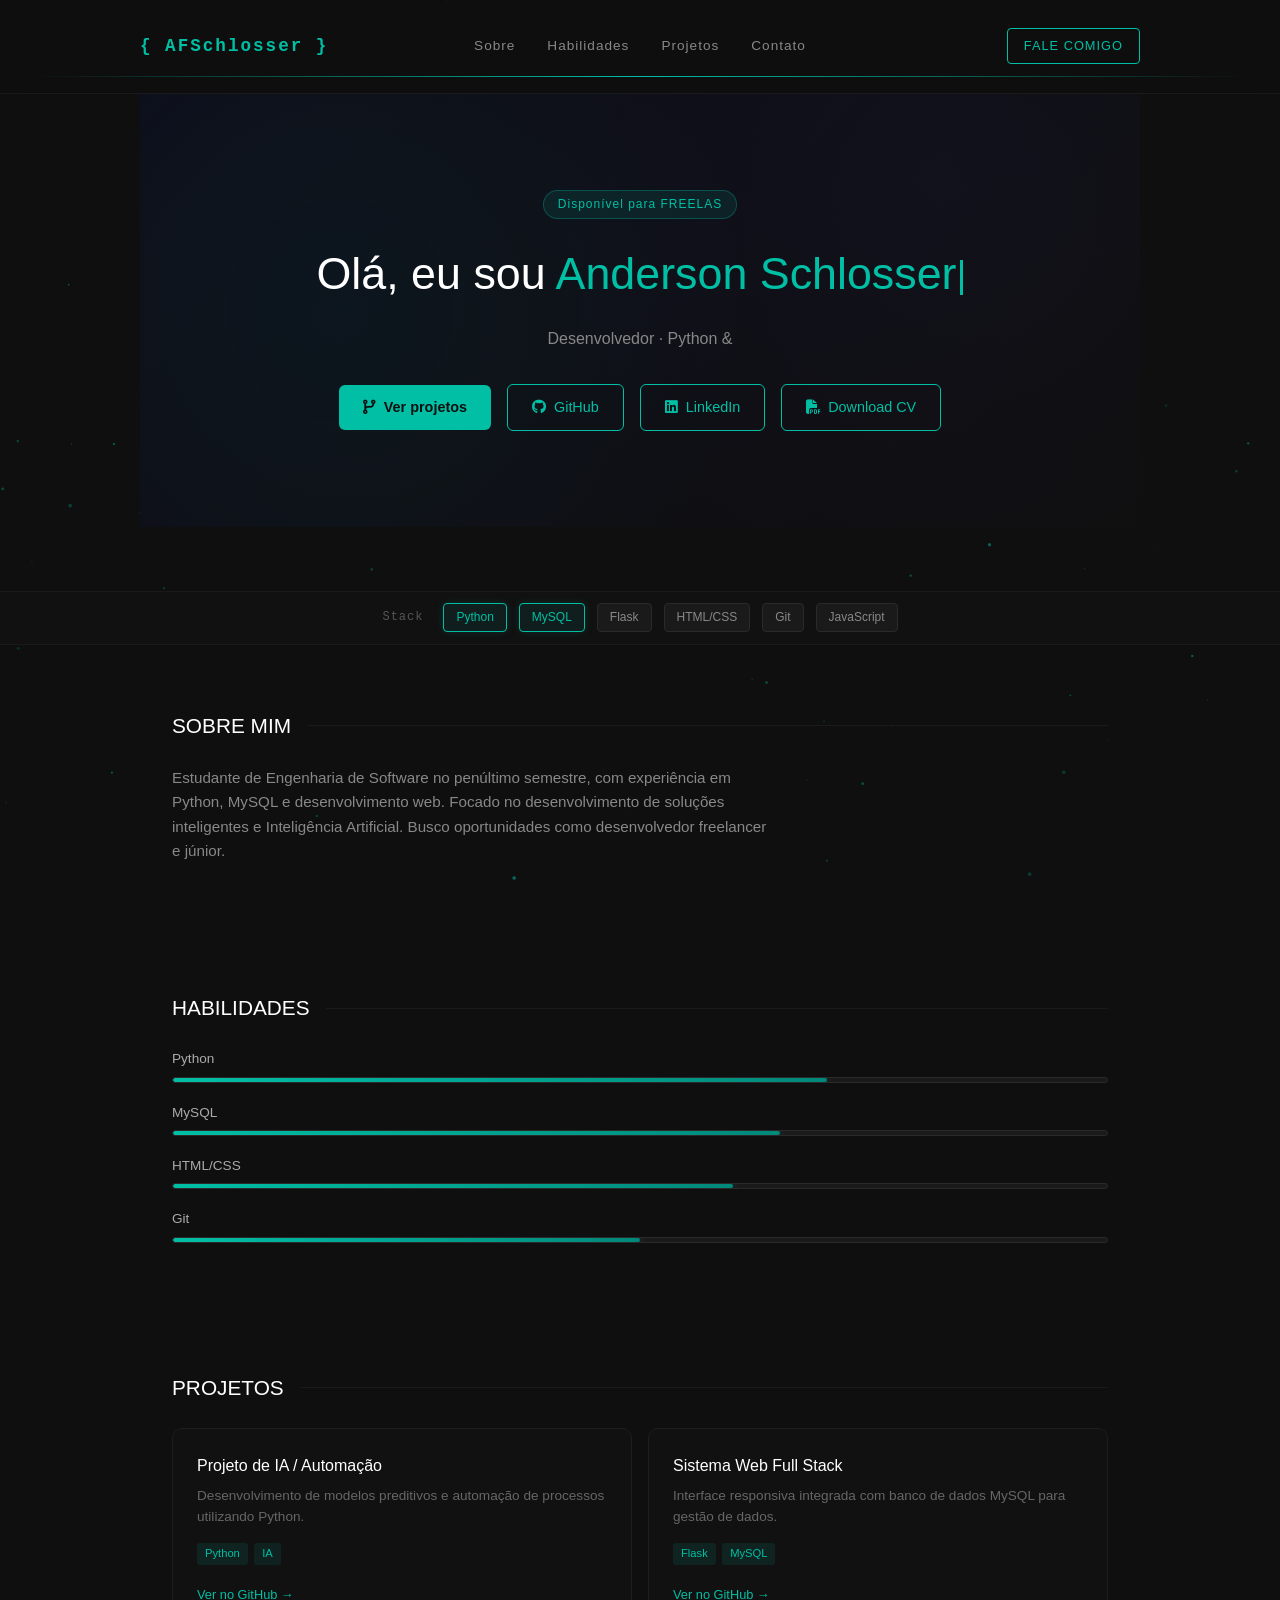
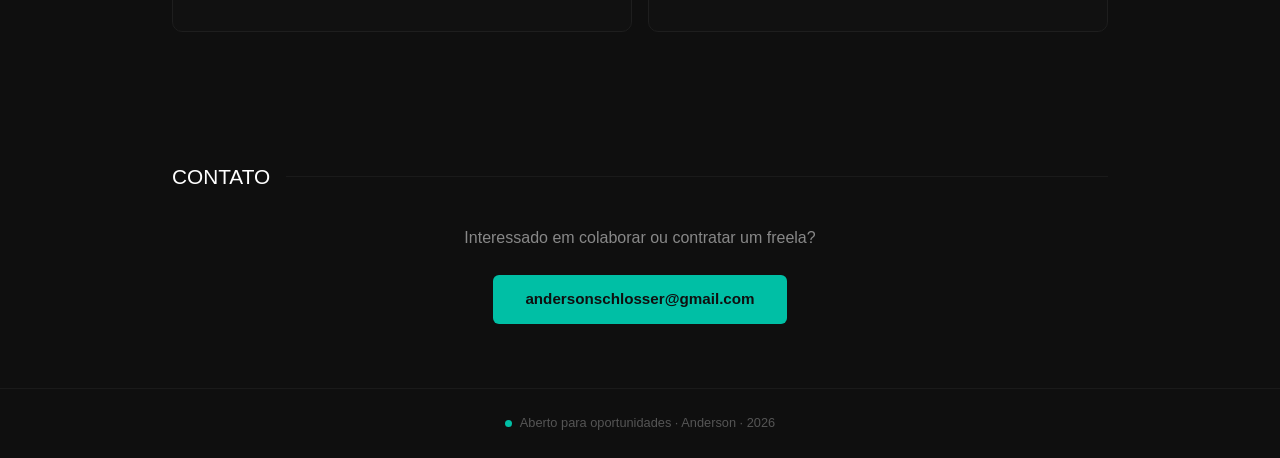
==== commit 28fdaae4: "ajustando fonte padronizada" ====
--- a/index.html
+++ b/index.html
@@ -132,12 +132,16 @@
     </div>
   </section>
 
-  <section id="contato">
-    <h2>CONTATO</h2>
+<section id="contato">
+  <h2>CONTATO</h2>
+
+  <div class="contato-box">
     <p>Interessado em colaborar ou contratar um freela?</p>
-    <a href="mailto:andersonschlosserr@gmail.com" class="btn-primary">andersonschlosserr@gmail.com</a>
-  </section>
-
+   <a href="mailto:andersonschlosser@gmail.com" class="btn-email">
+  andersonschlosser@gmail.com
+</a>
+  </div>
+</section>
   <footer>
     <span class="status-dot"></span>
     <span>Aberto para oportunidades · Anderson · 2026</span>
--- a/style.css
+++ b/style.css
@@ -82,13 +82,36 @@
 }
 
 /* Mantém seus estilos de link originais abaixo */
+/* --- RECUPERANDO A ANIMAÇÃO DOS LINKS --- */
 nav ul a {
   color: #888;
   font-size: 0.85rem;
-  transition: color 0.2s;
   letter-spacing: 1px;
-  position: relative;
+  position: relative;     /* Essencial para a linha saber onde começar */
   padding-bottom: 4px;
+  transition: color 0.2s; /* Suaviza a mudança da cor do texto */
+  display: inline-block;  /* Garante que o link tenha área clicável e de animação */
+}
+
+/* A linha que aparece embaixo */
+nav ul a::after {
+  content: '';
+  position: absolute;
+  bottom: 0;
+  left: 0;
+  width: 0;               /* Começa com tamanho zero */
+  height: 1px;
+  background: #00bfa5;    /* Sua cor verde original */
+  transition: width 0.3s; /* A velocidade da animação que você definiu */
+}
+
+/* O efeito ao passar o mouse */
+nav ul a:hover {
+  color: #00bfa5;         /* Muda a cor do texto para verde */
+}
+
+nav ul a:hover::after {
+  width: 100%;            /* A linha cresce até preencher todo o texto */
 }
 
 .nav-btn {
@@ -582,4 +605,53 @@
     padding: 0 15px;
     text-align: justify;
   }
+}
+/* --- AJUSTE FINO DO BLOCO DE CONTATO --- */
+
+#contato p {
+  font-family: inherit; /* herda exatamente do body */
+  font-weight: 400;
+  color: #888; /* mantém seu padrão visual */
+}
+#contato .btn-email {
+  display: block;
+  margin: 0 auto;
+  font-family: 'Segoe UI', sans-serif;
+}
+/* Container que segura texto + botão */
+.contato-box {
+  display: flex;
+  flex-direction: column;
+  align-items: center;
+  justify-content: center;
+  margin-top: 2rem;
+}
+
+/* Texto */
+.contato-box p {
+  text-align: center;
+  margin-bottom: 1.5rem;
+  font-family: 'Segoe UI', sans-serif;
+}
+
+/* Botão */
+.contato-box .btn-email {
+  margin: 0 auto;
+  font-family: 'Segoe UI', sans-serif;
+}
+#contato .btn-email {
+  background: #00bfa5;
+  color: #0f0f0f !important;
+  padding: 0.8rem 2rem;
+  border-radius: 6px;
+  font-weight: 600;
+  font-size: 0.95rem;
+  display: inline-block;
+  text-align: center;
+  font-family: 'Segoe UI', sans-serif;
+  margin: 0 auto;
+}
+
+#contato .btn-email:hover {
+  background: #00897b;
 }
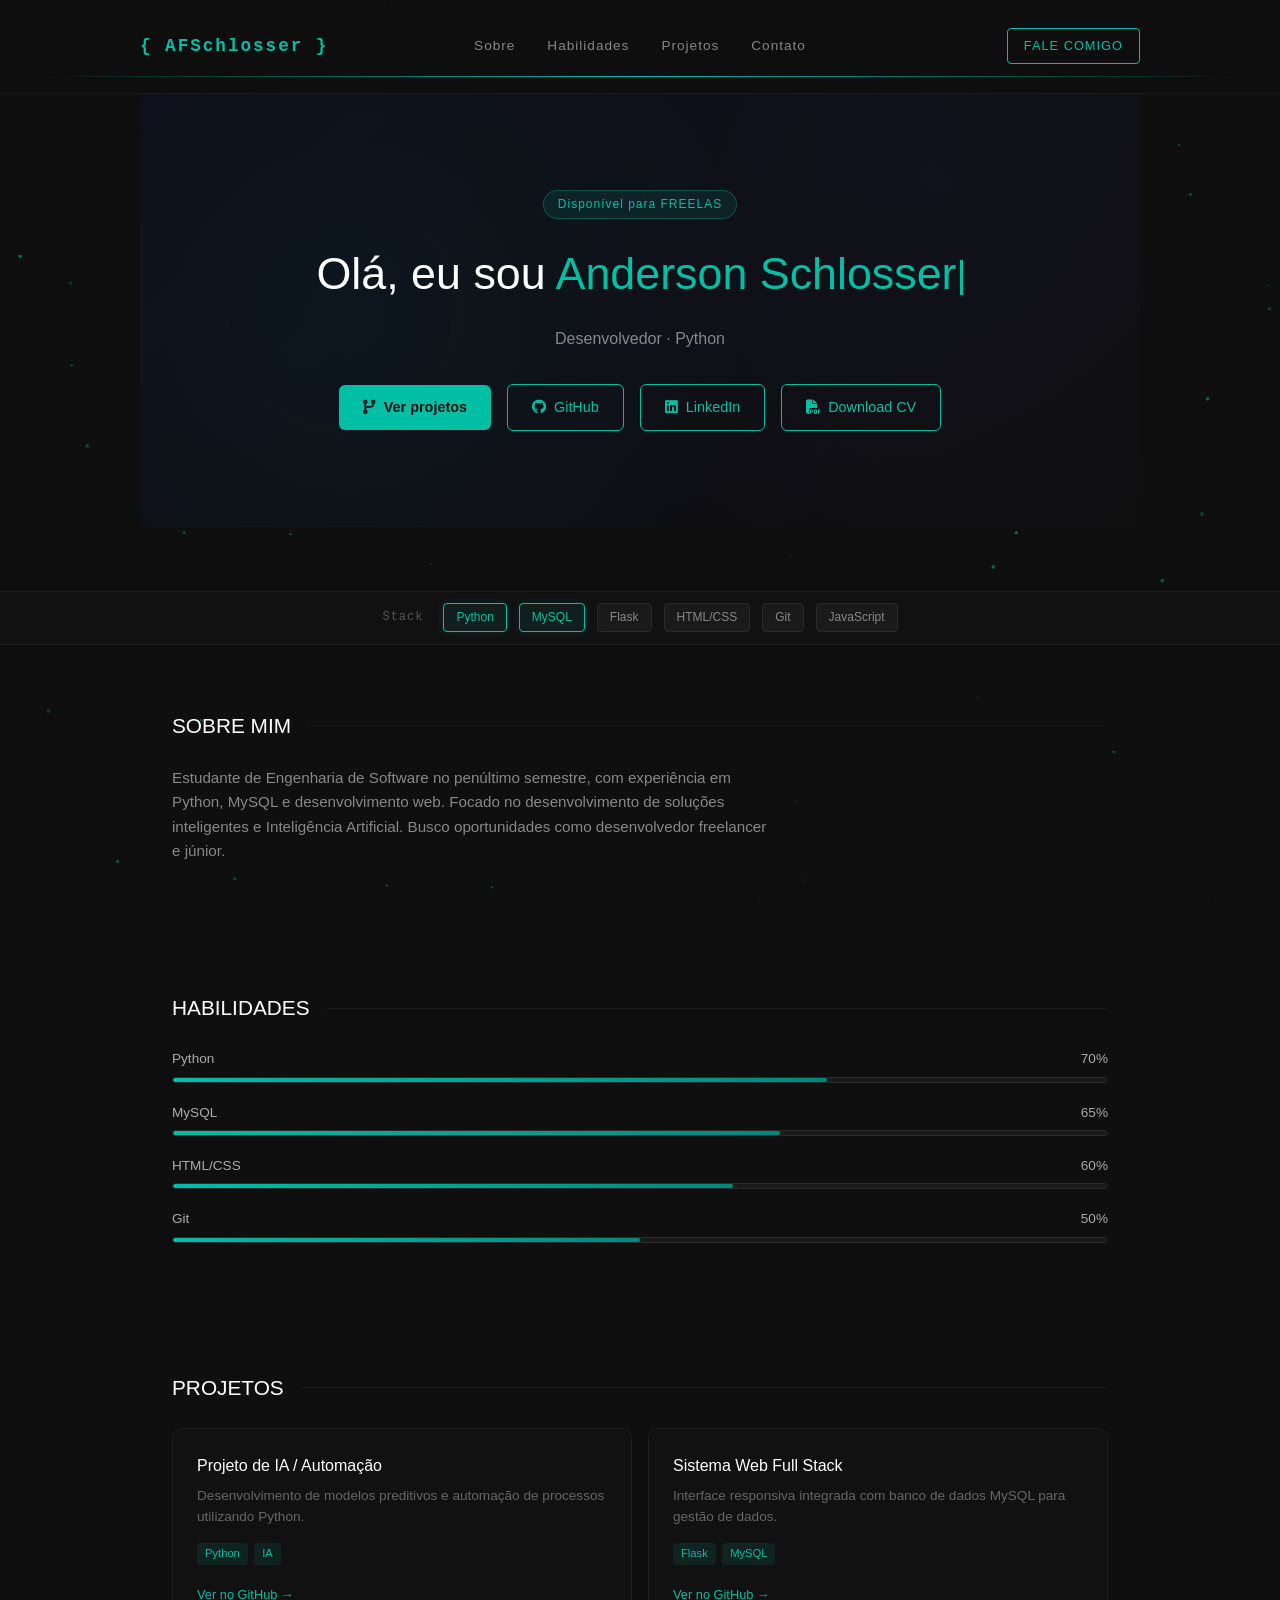
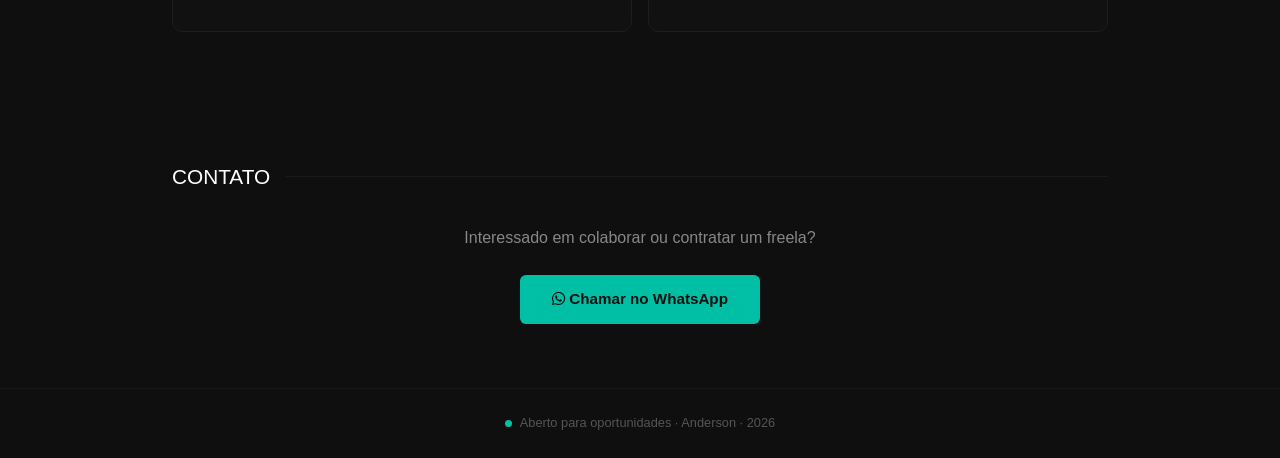
==== commit e3a6bee3: "add botao whatsapp" ====
--- a/index.html
+++ b/index.html
@@ -6,65 +6,63 @@
   <title>Anderson Schlosser | Software Engineer Student</title>
   
   <meta name="description" content="Portfólio de Anderson Schlosser. Estudante de Engenharia de Software focado em Python, IA e Desenvolvimento Web.">
+  <meta name="author" content="Anderson Schlosser">
   <meta property="og:title" content="Anderson Schlosser | Desenvolvedor">
   <meta property="og:description" content="Desenvolvedor Python, MySQL e entusiasta de IA. Disponível para projetos e freelances.">
   <meta property="og:type" content="website">
   
   <link rel="stylesheet" href="https://cdnjs.cloudflare.com/ajax/libs/font-awesome/6.4.2/css/all.min.css">
-  
   <link rel="stylesheet" href="style.css">
-  
   <link rel="icon" type="image/x-icon" href="favicon.ico">
 </head>
 <body>
-  <canvas id="particles"></canvas>
+  <canvas id="particles" aria-hidden="true"></canvas>
 
   <header>
-    <nav>
+    <nav aria-label="Navegação principal">
       <span class="logo">{ AFSchlosser }</span>
       
-      <div class="menu-toggle" onclick="toggleMenu()">
+      <button class="menu-toggle" onclick="toggleMenu()" aria-label="Abrir menu" aria-expanded="false" id="menu-btn">
         <span></span>
         <span></span>
         <span></span>
-      </div>
-
-      <ul id="nav-menu">
-        <li><a href="#sobre" onclick="toggleMenu()">Sobre</a></li>
-        <li><a href="#habilidades" onclick="toggleMenu()">Habilidades</a></li>
-        <li><a href="#projetos" onclick="toggleMenu()">Projetos</a></li>
-        <li><a href="#contato" onclick="toggleMenu()">Contato</a></li>
+      </button>
+
+      <ul id="nav-menu" role="list">
+        <li><a href="#sobre" onclick="closeMenu()">Sobre</a></li>
+        <li><a href="#habilidades" onclick="closeMenu()">Habilidades</a></li>
+        <li><a href="#projetos" onclick="closeMenu()">Projetos</a></li>
+        <li><a href="#contato" onclick="closeMenu()">Contato</a></li>
       </ul>
       
-      <a href="mailto:andersonschlosserr@gmail.com" class="nav-btn">FALE COMIGO</a>
+      <a href="https://wa.me/5555999551118" target="_blank" rel="noopener noreferrer" class="nav-btn">FALE COMIGO</a>
     </nav>
-    <div class="nav-line"></div>
+    <div class="nav-line" aria-hidden="true"></div>
   </header>
 
-  <section id="hero">
-    <div class="hero-bg"></div>
+  <section id="hero" aria-label="Apresentação">
+    <div class="hero-bg" aria-hidden="true"></div>
     <span class="hero-tag">Disponível para FREELAS</span>
-    <h1>Olá, eu sou <span class="nome">Anderson Schlosser</span><span class="cursor"></span></h1>
-    <p id="typing-text"></p>
+    <h1>Olá, eu sou <span class="nome">Anderson Schlosser</span><span class="cursor" aria-hidden="true"></span></h1>
+    <p id="typing-text" aria-live="polite"></p>
     
     <div class="hero-btns">
       <a href="#projetos" class="btn-primary">
-        <i class="fa-solid fa-code-branch"></i> Ver projetos
-      </a>
-      <a href="https://github.com/afschlosser" target="_blank" class="btn-secondary">
-        <i class="fa-brands fa-github"></i> GitHub
-      </a>
-      <a href="https://linkedin.com/in/anderson-schlosser" target="_blank" class="btn-secondary">
-        <i class="fa-brands fa-linkedin"></i> LinkedIn
-      </a>
- <a href="curriculo-anderson.pdf" target="_blank" class="btn-secondary">
-  <i class="fa-solid fa-file-pdf"></i> Download CV
-</a>
-      </a>
-    </div>
-  </section>
-
-  <div class="skills-bar">
+        <i class="fa-solid fa-code-branch" aria-hidden="true"></i> Ver projetos
+      </a>
+      <a href="https://github.com/afschlosser" target="_blank" rel="noopener noreferrer" class="btn-secondary" aria-label="GitHub de Anderson Schlosser">
+        <i class="fa-brands fa-github" aria-hidden="true"></i> GitHub
+      </a>
+      <a href="https://linkedin.com/in/anderson-schlosser" target="_blank" rel="noopener noreferrer" class="btn-secondary" aria-label="LinkedIn de Anderson Schlosser">
+        <i class="fa-brands fa-linkedin" aria-hidden="true"></i> LinkedIn
+      </a>
+      <a href="curriculo-anderson.pdf" target="_blank" rel="noopener noreferrer" class="btn-secondary" aria-label="Download do currículo em PDF">
+        <i class="fa-solid fa-file-pdf" aria-hidden="true"></i> Download CV
+      </a>
+    </div>
+  </section>
+
+  <div class="skills-bar" aria-label="Tecnologias">
     <span class="skills-label">Stack</span>
     <div class="skills-list">
       <span class="skill active" data-skill="python">Python</span>
@@ -76,7 +74,7 @@
     </div>
   </div>
 
-  <section id="sobre">
+  <section id="sobre" aria-label="Sobre mim">
     <h2>SOBRE MIM</h2>
     <p>
       Estudante de Engenharia de Software no penúltimo semestre,
@@ -86,29 +84,37 @@
     </p>
   </section>
 
-  <section id="habilidades">
+  <section id="habilidades" aria-label="Habilidades técnicas">
     <h2>HABILIDADES</h2>
     <div class="skill-bars">
       <div class="skill-bar">
-        <div class="skill-bar-header"><span>Python</span></div>
-        <div class="skill-bar-track"><div class="skill-bar-fill" data-width="70"></div></div>
-      </div>
-      <div class="skill-bar">
-        <div class="skill-bar-header"><span>MySQL</span></div>
-        <div class="skill-bar-track"><div class="skill-bar-fill" data-width="65"></div></div>
-      </div>
-      <div class="skill-bar">
-        <div class="skill-bar-header"><span>HTML/CSS</span></div>
-        <div class="skill-bar-track"><div class="skill-bar-fill" data-width="60"></div></div>
-      </div>
-      <div class="skill-bar">
-        <div class="skill-bar-header"><span>Git</span></div>
-        <div class="skill-bar-track"><div class="skill-bar-fill" data-width="50"></div></div>
-      </div>
-    </div>
-  </section>
-
-  <section id="projetos">
+        <div class="skill-bar-header"><span>Python</span><span>70%</span></div>
+        <div class="skill-bar-track" role="progressbar" aria-valuenow="70" aria-valuemin="0" aria-valuemax="100" aria-label="Python 70%">
+          <div class="skill-bar-fill" data-width="70"></div>
+        </div>
+      </div>
+      <div class="skill-bar">
+        <div class="skill-bar-header"><span>MySQL</span><span>65%</span></div>
+        <div class="skill-bar-track" role="progressbar" aria-valuenow="65" aria-valuemin="0" aria-valuemax="100" aria-label="MySQL 65%">
+          <div class="skill-bar-fill" data-width="65"></div>
+        </div>
+      </div>
+      <div class="skill-bar">
+        <div class="skill-bar-header"><span>HTML/CSS</span><span>60%</span></div>
+        <div class="skill-bar-track" role="progressbar" aria-valuenow="60" aria-valuemin="0" aria-valuemax="100" aria-label="HTML/CSS 60%">
+          <div class="skill-bar-fill" data-width="60"></div>
+        </div>
+      </div>
+      <div class="skill-bar">
+        <div class="skill-bar-header"><span>Git</span><span>50%</span></div>
+        <div class="skill-bar-track" role="progressbar" aria-valuenow="50" aria-valuemin="0" aria-valuemax="100" aria-label="Git 50%">
+          <div class="skill-bar-fill" data-width="50"></div>
+        </div>
+      </div>
+    </div>
+  </section>
+
+  <section id="projetos" aria-label="Projetos">
     <h2>PROJETOS</h2>
     <div class="cards">
       <div class="card">
@@ -118,7 +124,7 @@
           <span class="tag">Python</span>
           <span class="tag">IA</span>
         </div>
-        <a href="#" class="card-link">Ver no GitHub →</a>
+        <a href="https://github.com/afschlosser" target="_blank" rel="noopener noreferrer" class="card-link">Ver no GitHub →</a>
       </div>
       <div class="card">
         <h3>Sistema Web Full Stack</h3>
@@ -127,34 +133,43 @@
           <span class="tag">Flask</span>
           <span class="tag">MySQL</span>
         </div>
-        <a href="#" class="card-link">Ver no GitHub →</a>
-      </div>
-    </div>
-  </section>
-
-<section id="contato">
-  <h2>CONTATO</h2>
-
-  <div class="contato-box">
-    <p>Interessado em colaborar ou contratar um freela?</p>
-   <a href="mailto:andersonschlosser@gmail.com" class="btn-email">
-  andersonschlosser@gmail.com
-</a>
-  </div>
-</section>
+        <a href="https://github.com/afschlosser" target="_blank" rel="noopener noreferrer" class="card-link">Ver no GitHub →</a>
+      </div>
+    </div>
+  </section>
+
+  <section id="contato" aria-label="Contato">
+    <h2>CONTATO</h2>
+    <div class="contato-box">
+      <p>Interessado em colaborar ou contratar um freela?</p>
+      <a href="https://wa.me/5555999551118" target="_blank" rel="noopener noreferrer" class="btn-email">
+        <i class="fa-brands fa-whatsapp" aria-hidden="true"></i> Chamar no WhatsApp
+      </a>
+    </div>
+  </section>
+
   <footer>
-    <span class="status-dot"></span>
+    <span class="status-dot" aria-hidden="true"></span>
     <span>Aberto para oportunidades · Anderson · 2026</span>
   </footer>
 
   <script>
-    // Menu Mobile Toggle
     function toggleMenu() {
       const menu = document.getElementById('nav-menu');
-      menu.classList.toggle('active');
-    }
-
-    // Skills bar Animation
+      const btn = document.getElementById('menu-btn');
+      const isOpen = menu.classList.toggle('active');
+      btn.classList.toggle('open', isOpen);
+      btn.setAttribute('aria-expanded', isOpen);
+    }
+
+    function closeMenu() {
+      const menu = document.getElementById('nav-menu');
+      const btn = document.getElementById('menu-btn');
+      menu.classList.remove('active');
+      btn.classList.remove('open');
+      btn.setAttribute('aria-expanded', 'false');
+    }
+
     const skills = document.querySelectorAll('.skill');
     skills.forEach((skill, i) => {
       skill.style.opacity = '0';
@@ -166,7 +181,6 @@
       }, 300 + i * 100);
     });
 
-    // Partículas Background
     const canvas = document.getElementById('particles');
     const ctx = canvas.getContext('2d');
     canvas.style.position = 'fixed';
@@ -213,7 +227,6 @@
     }
     drawParticles();
 
-    // Efeito de Digitação
     const texts = [
       'Desenvolvedor · Python & IA',
       'Estudante de Eng. de Software',
@@ -245,7 +258,6 @@
     }
     type();
 
-    // Intersection Observer para as Barras de Skills
     const observer = new IntersectionObserver((entries) => {
       entries.forEach(entry => {
         if (entry.isIntersecting) {
@@ -259,4 +271,4 @@
     if (skillsSection) observer.observe(skillsSection);
   </script>
 </body>
-</html>+</html>
--- a/style.css
+++ b/style.css
@@ -2,6 +2,10 @@
   margin: 0;
   padding: 0;
   box-sizing: border-box;
+}
+
+html {
+  scroll-behavior: smooth;
 }
 
 body {
@@ -15,6 +19,9 @@
   text-decoration: none;
 }
 
+/* =====================
+   HEADER & NAV
+===================== */
 header {
   background: rgba(15, 15, 15, 0.7);
   backdrop-filter: blur(12px);
@@ -43,78 +50,30 @@
   align-items: center;
   max-width: 1000px;
   margin: 0 auto;
-  position: relative; /* Essencial para o menu se basear no centro daqui */
-  height: 60px;       /* Defina uma altura para garantir o alinhamento vertical */
+  position: relative;
+  height: 60px;
 }
 
 nav ul {
   list-style: none;
   display: flex;
   gap: 2rem;
-  
-  /* MÁGICA DA CENTRALIZAÇÃO ABSOLUTA */
   position: absolute;
   left: 50%;
   transform: translateX(-50%);
 }
 
-/* Mantém o logo na esquerda e o botão na direita sem afetar o centro */
-/* --- ENCONTRE ESTE BLOCO E SUBSTITUA --- */
-
 .logo {
-  justify-self: start;  /* Mantém o Grid feliz, na esquerda */
   font-size: 1.1rem;
   font-weight: bold;
-  
-  /* FORÇA A FONTE E A COR ORIGINAL */
-  color: #00bfa5 !important; 
-  font-family: 'Courier New', monospace !important;
-  
+  color: #00bfa5;
+  font-family: 'Courier New', monospace;
   letter-spacing: 2px;
 }
-
-/* --- MANTENHA TODO O RESTANTE ABAIXO EXATAMENTE COMO ESTAVA --- */
 
 .nav-btn {
   z-index: 2;
-  /* Garante que o botão não estique */
-  white-space: nowrap; 
-}
-
-/* Mantém seus estilos de link originais abaixo */
-/* --- RECUPERANDO A ANIMAÇÃO DOS LINKS --- */
-nav ul a {
-  color: #888;
-  font-size: 0.85rem;
-  letter-spacing: 1px;
-  position: relative;     /* Essencial para a linha saber onde começar */
-  padding-bottom: 4px;
-  transition: color 0.2s; /* Suaviza a mudança da cor do texto */
-  display: inline-block;  /* Garante que o link tenha área clicável e de animação */
-}
-
-/* A linha que aparece embaixo */
-nav ul a::after {
-  content: '';
-  position: absolute;
-  bottom: 0;
-  left: 0;
-  width: 0;               /* Começa com tamanho zero */
-  height: 1px;
-  background: #00bfa5;    /* Sua cor verde original */
-  transition: width 0.3s; /* A velocidade da animação que você definiu */
-}
-
-/* O efeito ao passar o mouse */
-nav ul a:hover {
-  color: #00bfa5;         /* Muda a cor do texto para verde */
-}
-
-nav ul a:hover::after {
-  width: 100%;            /* A linha cresce até preencher todo o texto */
-}
-
-.nav-btn {
+  white-space: nowrap;
   background: transparent;
   color: #00bfa5;
   border: 0.5px solid #00bfa5;
@@ -145,6 +104,72 @@
   transform: translateX(0);
 }
 
+nav ul a {
+  color: #888;
+  font-size: 0.85rem;
+  letter-spacing: 1px;
+  position: relative;
+  padding-bottom: 4px;
+  transition: color 0.2s;
+  display: inline-block;
+}
+
+nav ul a::after {
+  content: '';
+  position: absolute;
+  bottom: 0;
+  left: 0;
+  width: 0;
+  height: 1px;
+  background: #00bfa5;
+  transition: width 0.3s;
+}
+
+nav ul a:hover {
+  color: #00bfa5;
+}
+
+nav ul a:hover::after {
+  width: 100%;
+}
+
+/* =====================
+   HAMBURGER MENU
+===================== */
+.menu-toggle {
+  display: none;
+  flex-direction: column;
+  gap: 5px;
+  cursor: pointer;
+  background: none;
+  border: none;
+  padding: 4px;
+  z-index: 200;
+}
+
+.menu-toggle span {
+  display: block;
+  width: 24px;
+  height: 2px;
+  background: #00bfa5;
+  border-radius: 2px;
+  transition: transform 0.3s, opacity 0.3s;
+}
+
+/* Animação de X quando o menu abre */
+.menu-toggle.open span:nth-child(1) {
+  transform: translateY(7px) rotate(45deg);
+}
+.menu-toggle.open span:nth-child(2) {
+  opacity: 0;
+}
+.menu-toggle.open span:nth-child(3) {
+  transform: translateY(-7px) rotate(-45deg);
+}
+
+/* =====================
+   HERO
+===================== */
 #hero {
   text-align: center;
   padding: 6rem 2rem;
@@ -208,12 +233,11 @@
   position: relative;
 }
 
-/* --- BOTÕES DO HERO (AJUSTADOS PARA ALINHAMENTO) --- */
 .hero-btns {
   display: flex;
   gap: 1rem;
   justify-content: center;
-  align-items: center; /* Garante alinhamento vertical */
+  align-items: center;
   position: relative;
   flex-wrap: wrap;
 }
@@ -235,7 +259,6 @@
   background: #00897b;
 }
 
-/* Aplicado ao GitHub e LinkedIn conforme seu padrão original */
 .btn-secondary {
   background: transparent;
   color: #00bfa5;
@@ -253,27 +276,9 @@
   background: rgba(0,191,165,0.1);
 }
 
-/* Botão de CV mantendo seu estilo de borda tracejada */
-.btn-cv {
-  background: rgba(0, 191, 165, 0.05);
-  color: #00bfa5;
-  padding: 0.7rem 1.5rem;
-  border-radius: 6px;
-  font-size: 0.9rem;
-  border: 1px dashed #00bfa5;
-  transition: all 0.2s;
-  font-weight: 500;
-  display: inline-flex;
-  align-items: center;
-  gap: 8px;
-}
-
-.btn-cv:hover {
-  background: #00bfa5;
-  color: #0f0f0f;
-}
-
-/* --- SEÇÕES E SKILLS --- */
+/* =====================
+   SKILLS BAR
+===================== */
 .skills-bar {
   background: #111;
   border-top: 0.5px solid #1a1a1a;
@@ -284,9 +289,7 @@
   align-items: center;
   flex-wrap: wrap;
   justify-content: center;
-  
-  /* Aumentamos a margem e garantimos que ela empurre o conteúdo */
-  margin-top: 4rem; 
+  margin-top: 4rem;
   position: relative;
   z-index: 10;
 }
@@ -303,7 +306,7 @@
   display: flex;
   gap: 0.75rem;
   flex-wrap: wrap;
-  justify-content: center; /* Centraliza as skills no mobile */
+  justify-content: center;
 }
 
 .skill {
@@ -314,19 +317,17 @@
   padding: 4px 12px;
   border-radius: 4px;
   cursor: pointer;
-  transition: all 0.2s; /* Essencial para o efeito de cor no hover */
-  position: relative;   /* Essencial para o efeito Ripple */
-  overflow: hidden;     /* Essencial para o efeito Ripple */
+  transition: all 0.2s;
+  position: relative;
+  overflow: hidden;
   user-select: none;
 }
 
-/* Efeito de Hover que você enviou */
 .skill:hover {
   border-color: #00bfa5;
   color: #00bfa5;
 }
 
-/* Estado Ativo */
 .skill.active {
   border-color: #00bfa5;
   color: #00bfa5;
@@ -334,7 +335,6 @@
   box-shadow: 0 0 8px rgba(0,191,165,0.15);
 }
 
-/* O elemento do Ripple (Gerado pelo seu JS) */
 .ripple {
   position: absolute;
   width: 80px;
@@ -354,74 +354,14 @@
   to { transform: scale(2.5); opacity: 0; }
 }
 
-.skills-label {
-  color: #555;
-  font-size: 0.75rem;
-  margin-right: 0.5rem;
-  font-family: 'Courier New', monospace;
-  letter-spacing: 1px;
-}
-
-.skills-list {
-  display: flex;
-  gap: 0.75rem;
-  flex-wrap: wrap;
-  justify-content: center; /* Centraliza as skills no mobile */
-}
-
-.skill {
-  background: #1a1a1a;
-  border: 0.5px solid #2a2a2a;
-  color: #888;
-  font-size: 0.75rem;
-  padding: 4px 12px;
-  border-radius: 4px;
-  cursor: pointer;
-  transition: all 0.2s; /* Essencial para o efeito de cor no hover */
-  position: relative;   /* Essencial para o efeito Ripple */
-  overflow: hidden;     /* Essencial para o efeito Ripple */
-  user-select: none;
-}
-
-/* Efeito de Hover que você enviou */
-.skill:hover {
-  border-color: #00bfa5;
-  color: #00bfa5;
-}
-
-/* Estado Ativo */
-.skill.active {
-  border-color: #00bfa5;
-  color: #00bfa5;
-  background: rgba(0,191,165,0.08);
-  box-shadow: 0 0 8px rgba(0,191,165,0.15);
-}
-
-/* O elemento do Ripple (Gerado pelo seu JS) */
-.ripple {
-  position: absolute;
-  width: 80px;
-  height: 80px;
-  background: rgba(0,191,165,0.2);
-  border-radius: 50%;
-  transform: scale(0);
-  animation: ripple-anim 0.6s linear;
-  top: 50%;
-  left: 50%;
-  margin-top: -40px;
-  margin-left: -40px;
-  pointer-events: none;
-}
-
-@keyframes ripple-anim {
-  to { transform: scale(2.5); opacity: 0; }
-}
-
-/* --- CARDS E CONTEÚDO --- */
+/* =====================
+   SECTIONS
+===================== */
 section {
   max-width: 1000px;
   margin: 0 auto;
   padding: 4rem 2rem;
+  scroll-margin-top: 80px; /* Compensa a altura do header fixo */
 }
 
 section h2 {
@@ -447,6 +387,9 @@
   font-size: 0.95rem;
 }
 
+/* =====================
+   CARDS
+===================== */
 .cards {
   display: grid;
   grid-template-columns: repeat(auto-fit, minmax(280px, 1fr));
@@ -505,7 +448,9 @@
   letter-spacing: 0.5px;
 }
 
-/* --- PROGRESS BARS --- */
+/* =====================
+   SKILL PROGRESS BARS
+===================== */
 .skill-bars {
   display: flex;
   flex-direction: column;
@@ -537,88 +482,9 @@
   box-shadow: 0 0 8px rgba(0,191,165,0.4);
 }
 
-/* --- FOOTER --- */
-footer {
-  text-align: center;
-  padding: 1.5rem;
-  color: #555;
-  font-size: 0.8rem;
-  border-top: 0.5px solid #1a1a1a;
-  display: flex;
-  align-items: center;
-  justify-content: center;
-  gap: 0.5rem;
-}
-
-.status-dot {
-  width: 7px;
-  height: 7px;
-  background: #00bfa5;
-  border-radius: 50%;
-  display: inline-block;
-  animation: pulse 2s infinite;
-}
-
-@keyframes pulse {
-  0%, 100% { opacity: 1; }
-  50% { opacity: 0.3; }
-}
-
-/* --- RESPONSIVIDADE (MOBILE) --- */
-@media (max-width: 768px) {
-  #hero h1 {
-    font-size: 1.8rem;
-    padding: 0 10px;
-  }
-
-  .hero-btns {
-    display: grid;
-    grid-template-columns: 1fr 1fr;
-    gap: 10px;
-    padding: 0 10px;
-  }
-
-  .btn-primary { 
-    grid-column: span 2; 
-    width: 100%;
-    text-align: center;
-  }
-
-  .btn-secondary, .btn-cv {
-    width: 100%;
-    text-align: center;
-    padding: 0.7rem 0.5rem;
-    font-size: 0.8rem;
-  }
-
-  nav ul {
-    display: none; 
-  }
-
-  .cards {
-    grid-template-columns: 1fr;
-    padding: 0 10px;
-  }
-
-  #sobre p {
-    font-size: 0.9rem;
-    padding: 0 15px;
-    text-align: justify;
-  }
-}
-/* --- AJUSTE FINO DO BLOCO DE CONTATO --- */
-
-#contato p {
-  font-family: inherit; /* herda exatamente do body */
-  font-weight: 400;
-  color: #888; /* mantém seu padrão visual */
-}
-#contato .btn-email {
-  display: block;
-  margin: 0 auto;
-  font-family: 'Segoe UI', sans-serif;
-}
-/* Container que segura texto + botão */
+/* =====================
+   CONTATO
+===================== */
 .contato-box {
   display: flex;
   flex-direction: column;
@@ -627,21 +493,16 @@
   margin-top: 2rem;
 }
 
-/* Texto */
 .contato-box p {
   text-align: center;
   margin-bottom: 1.5rem;
+  color: #888;
   font-family: 'Segoe UI', sans-serif;
 }
 
-/* Botão */
-.contato-box .btn-email {
-  margin: 0 auto;
-  font-family: 'Segoe UI', sans-serif;
-}
 #contato .btn-email {
   background: #00bfa5;
-  color: #0f0f0f !important;
+  color: #0f0f0f;
   padding: 0.8rem 2rem;
   border-radius: 6px;
   font-weight: 600;
@@ -650,8 +511,107 @@
   text-align: center;
   font-family: 'Segoe UI', sans-serif;
   margin: 0 auto;
+  transition: background 0.2s;
 }
 
 #contato .btn-email:hover {
   background: #00897b;
-}+}
+
+/* =====================
+   FOOTER
+===================== */
+footer {
+  text-align: center;
+  padding: 1.5rem;
+  color: #555;
+  font-size: 0.8rem;
+  border-top: 0.5px solid #1a1a1a;
+  display: flex;
+  align-items: center;
+  justify-content: center;
+  gap: 0.5rem;
+}
+
+.status-dot {
+  width: 7px;
+  height: 7px;
+  background: #00bfa5;
+  border-radius: 50%;
+  display: inline-block;
+  animation: pulse 2s infinite;
+}
+
+@keyframes pulse {
+  0%, 100% { opacity: 1; }
+  50% { opacity: 0.3; }
+}
+
+/* =====================
+   RESPONSIVIDADE (MOBILE)
+===================== */
+@media (max-width: 768px) {
+  #hero h1 {
+    font-size: 1.8rem;
+    padding: 0 10px;
+  }
+
+  .hero-btns {
+    display: grid;
+    grid-template-columns: 1fr 1fr;
+    gap: 10px;
+    padding: 0 10px;
+  }
+
+  .btn-primary {
+    grid-column: span 2;
+    width: 100%;
+    justify-content: center;
+  }
+
+  .btn-secondary {
+    width: 100%;
+    justify-content: center;
+    padding: 0.7rem 0.5rem;
+    font-size: 0.8rem;
+  }
+
+  .menu-toggle {
+    display: flex;
+  }
+
+  nav ul {
+    display: none;
+    position: fixed;
+    top: 0;
+    left: 0;
+    width: 100%;
+    height: 100vh;
+    background: rgba(15, 15, 15, 0.97);
+    flex-direction: column;
+    align-items: center;
+    justify-content: center;
+    gap: 2.5rem;
+    transform: none;
+    z-index: 150;
+  }
+
+  nav ul.active {
+    display: flex;
+  }
+
+  nav ul a {
+    font-size: 1.2rem;
+  }
+
+  .cards {
+    grid-template-columns: 1fr;
+    padding: 0 10px;
+  }
+
+  #sobre p {
+    font-size: 0.9rem;
+    padding: 0 15px;
+    text-align: justify;
+  }
+}
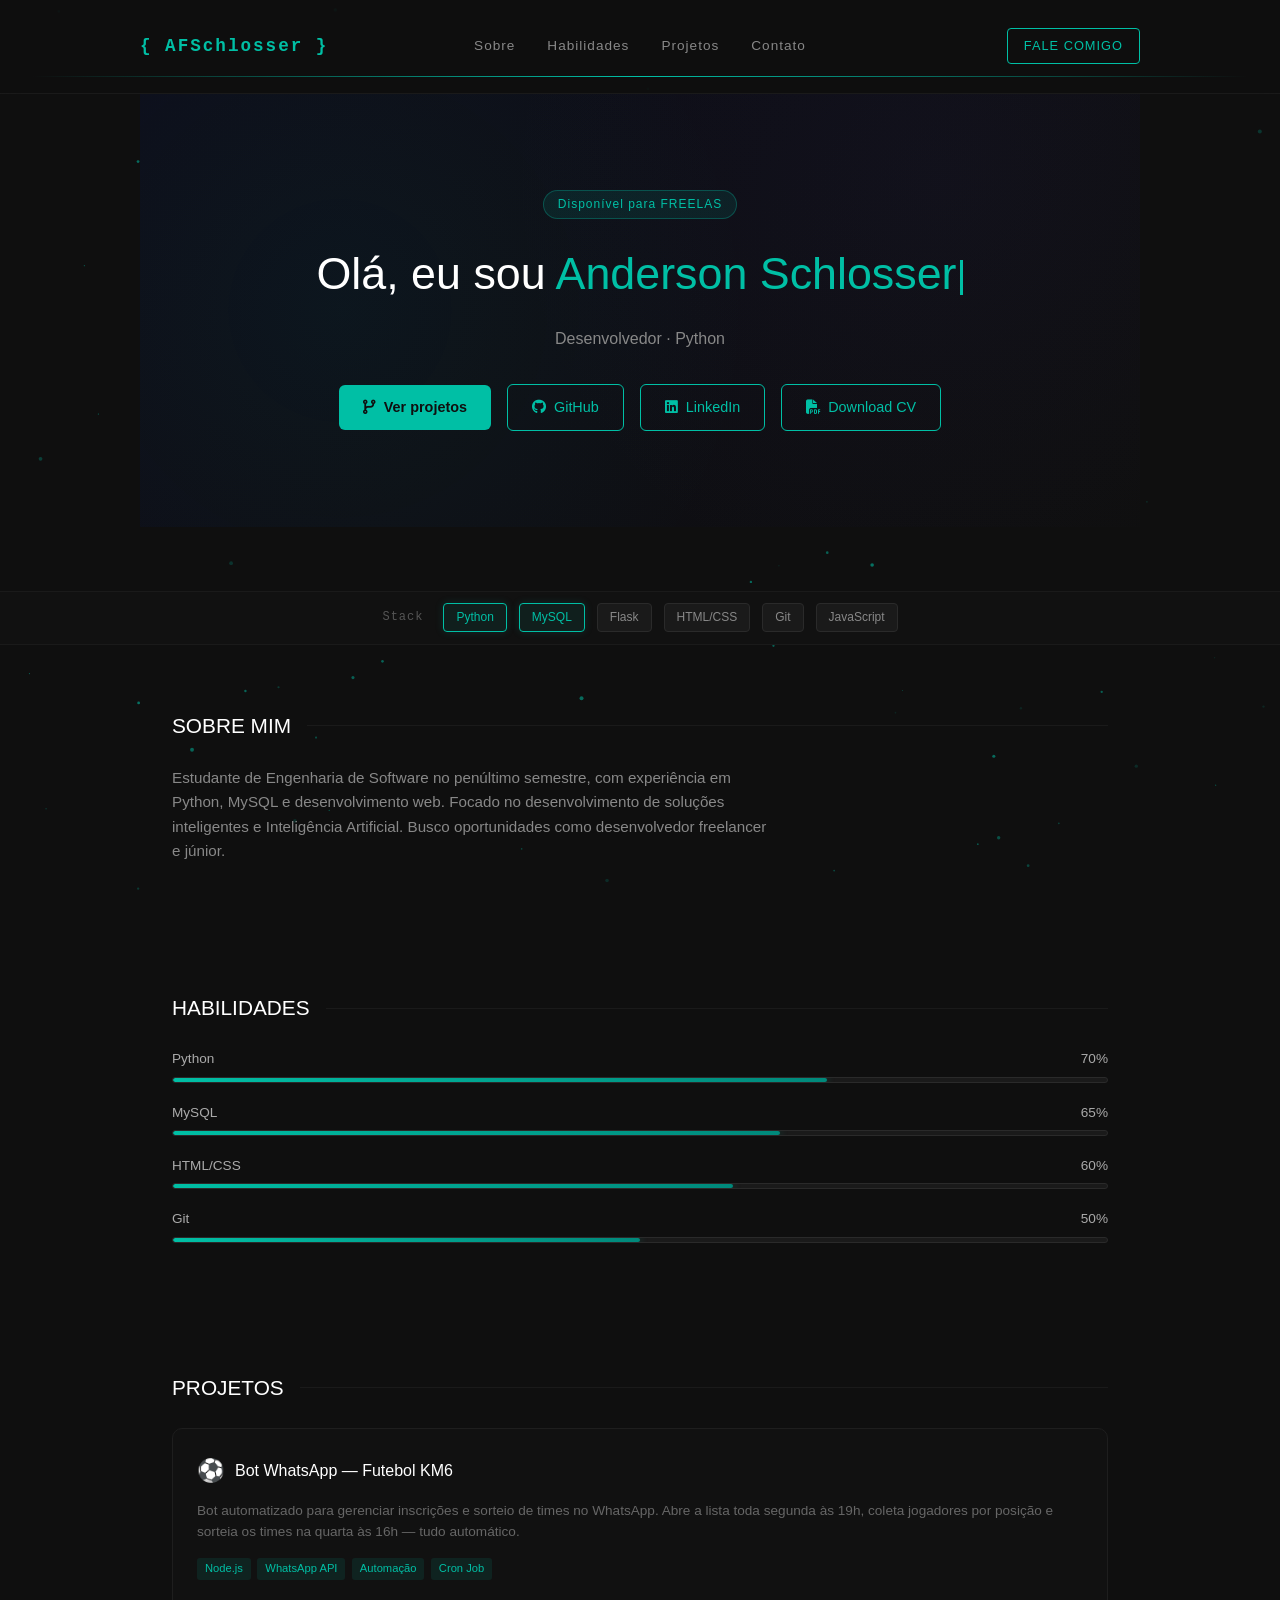
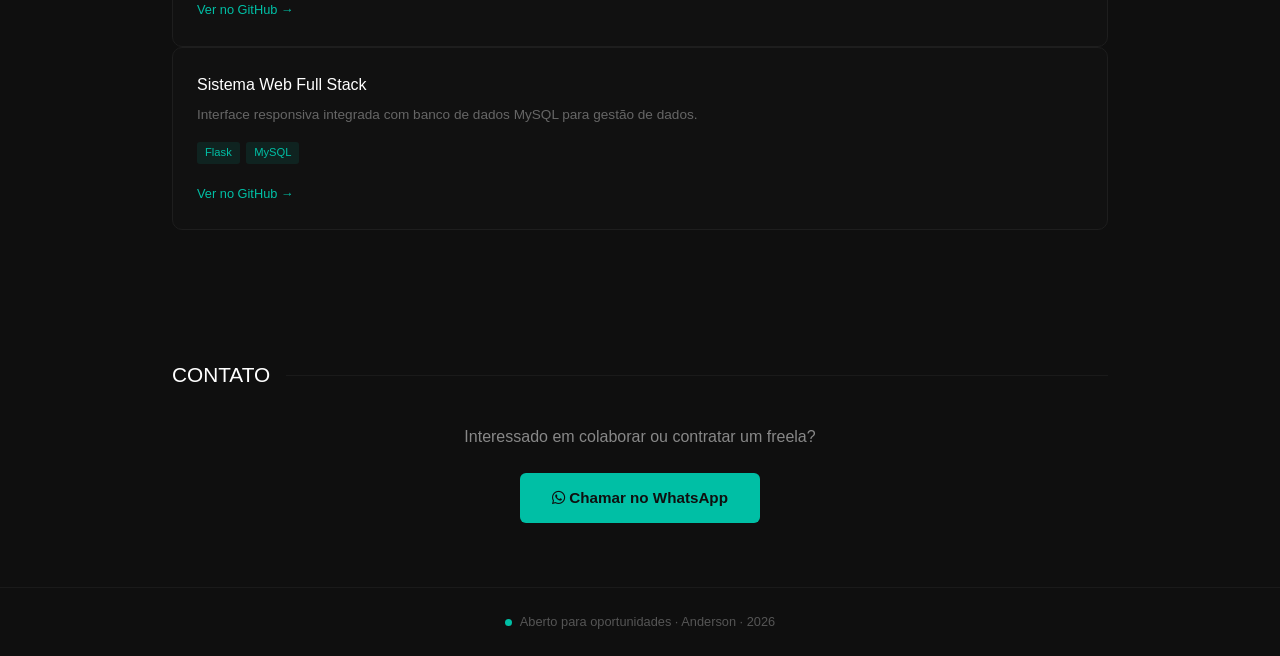
==== commit e5a8dc85: "feat: adiciona projeto bot whatsapp km6" ====
--- a/index.html
+++ b/index.html
@@ -114,18 +114,22 @@
     </div>
   </section>
 
-  <section id="projetos" aria-label="Projetos">
-    <h2>PROJETOS</h2>
-    <div class="cards">
-      <div class="card">
-        <h3>Projeto de IA / Automação</h3>
-        <p>Desenvolvimento de modelos preditivos e automação de processos utilizando Python.</p>
-        <div class="card-tags">
-          <span class="tag">Python</span>
-          <span class="tag">IA</span>
-        </div>
-        <a href="https://github.com/afschlosser" target="_blank" rel="noopener noreferrer" class="card-link">Ver no GitHub →</a>
-      </div>
+ <section id="projetos" aria-label="Projetos">
+  <h2>PROJETOS</h2>
+  <div class="card">
+  <div style="display:flex; align-items:center; gap:10px; margin-bottom:0.8rem;">
+    <span style="font-size:1.4rem;">⚽</span>
+    <h3 style="margin:0;">Bot WhatsApp — Futebol KM6</h3>
+  </div>
+  <p>Bot automatizado para gerenciar inscrições e sorteio de times no WhatsApp. Abre a lista toda segunda às 19h, coleta jogadores por posição e sorteia os times na quarta às 16h — tudo automático.</p>
+  <div class="card-tags">
+    <span class="tag">Node.js</span>
+    <span class="tag">WhatsApp API</span>
+    <span class="tag">Automação</span>
+    <span class="tag">Cron Job</span>
+  </div>
+  <a href="https://github.com/afschlosser/futebol-km6" target="_blank" rel="noopener noreferrer" class="card-link">Ver no GitHub →</a>
+</div>
       <div class="card">
         <h3>Sistema Web Full Stack</h3>
         <p>Interface responsiva integrada com banco de dados MySQL para gestão de dados.</p>
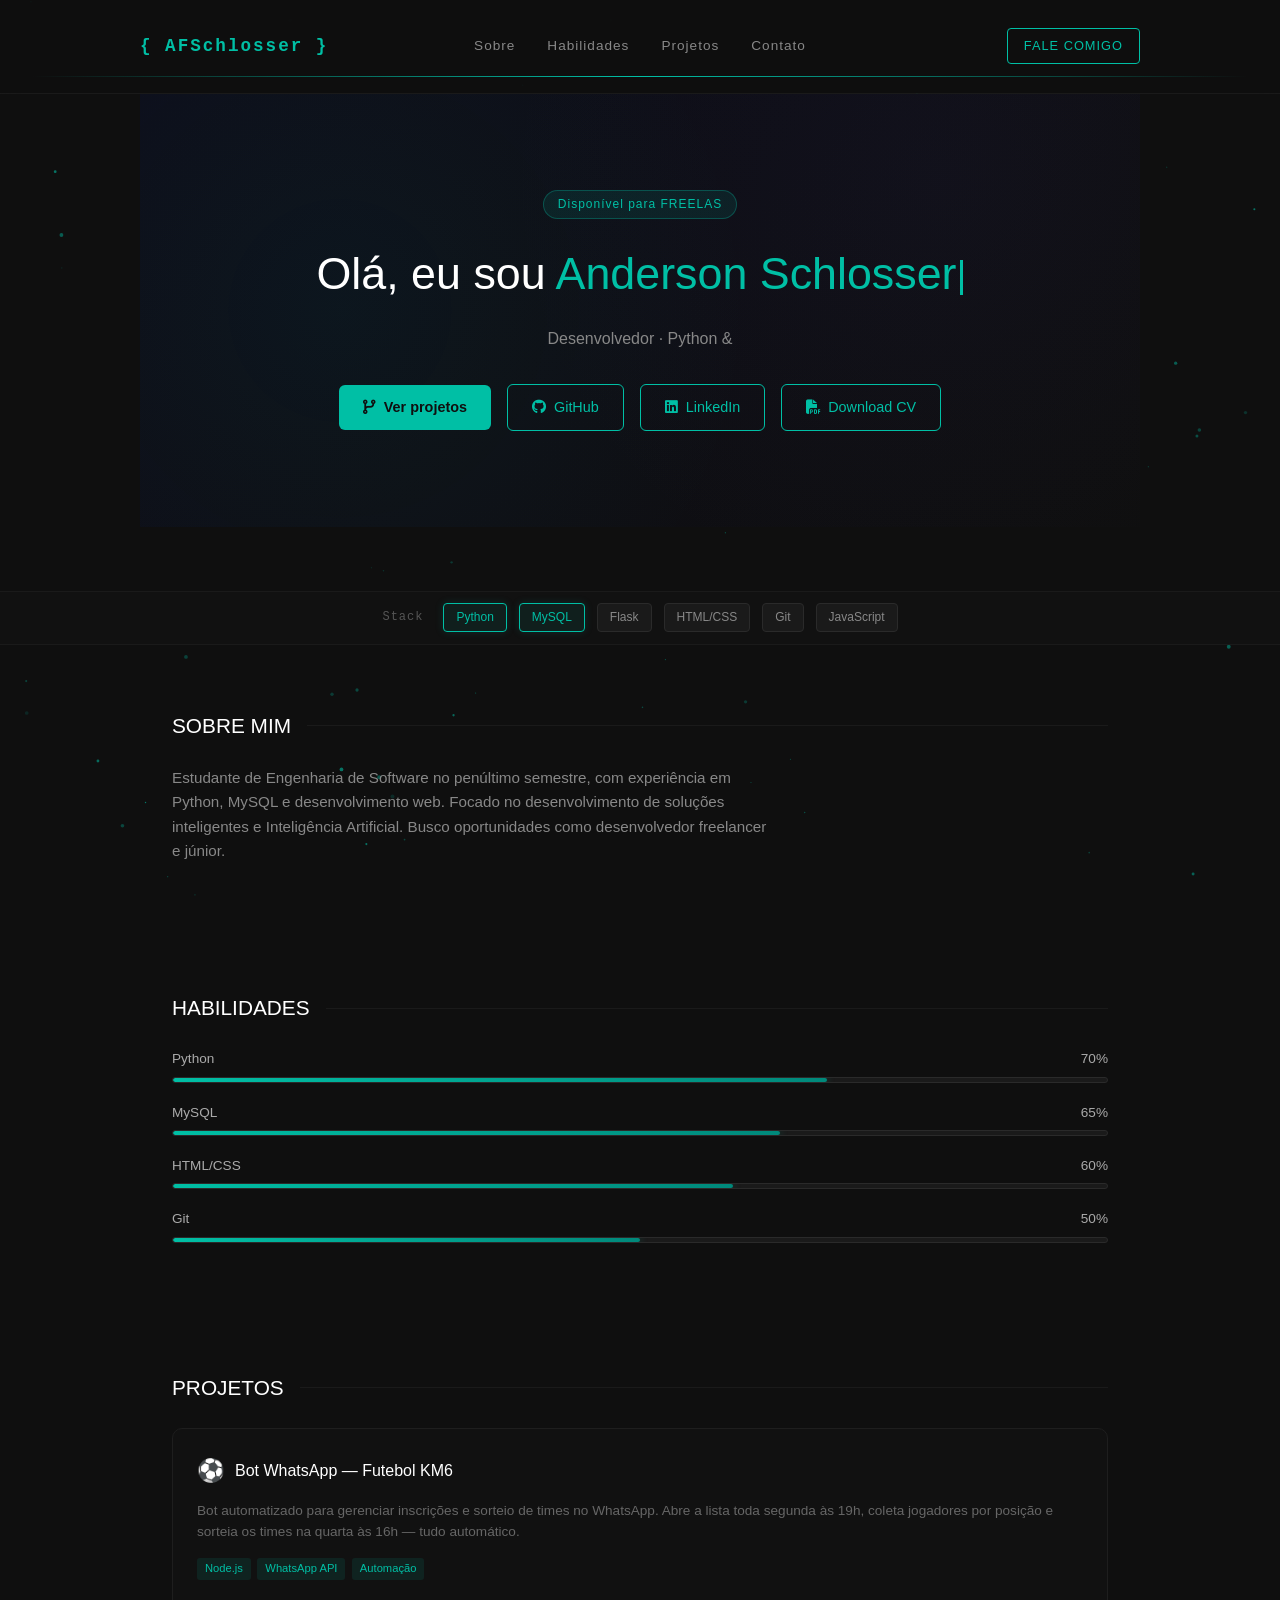
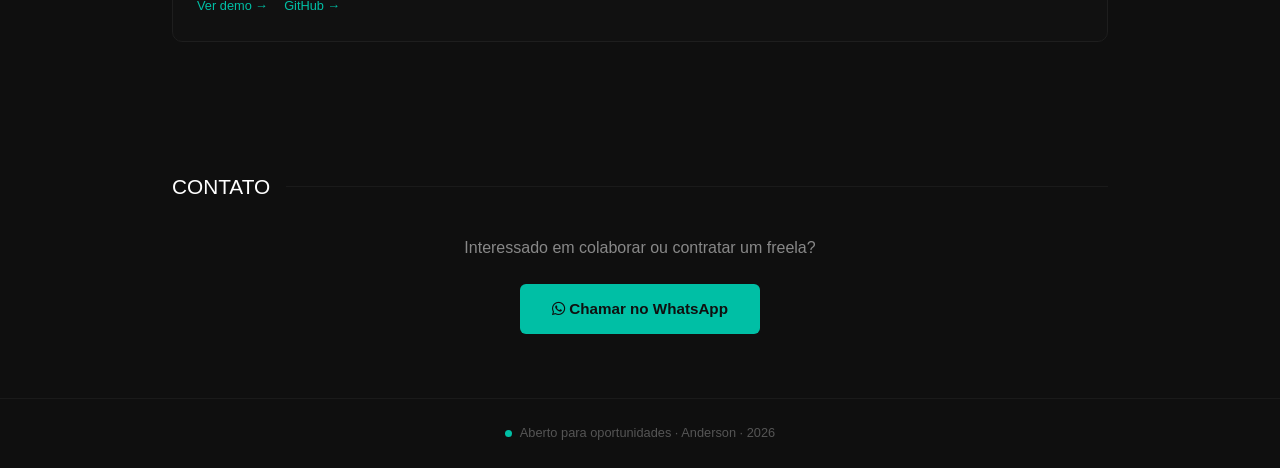
==== commit 2add0290: "feat: adiciona demo do bot e card de projetos" ====
--- a/index.html
+++ b/index.html
@@ -116,31 +116,25 @@
 
  <section id="projetos" aria-label="Projetos">
   <h2>PROJETOS</h2>
-  <div class="card">
-  <div style="display:flex; align-items:center; gap:10px; margin-bottom:0.8rem;">
-    <span style="font-size:1.4rem;">⚽</span>
-    <h3 style="margin:0;">Bot WhatsApp — Futebol KM6</h3>
+  <div class="cards">
+    <div class="card">
+      <div style="display:flex; align-items:center; gap:10px; margin-bottom:0.8rem;">
+        <span style="font-size:1.4rem;">⚽</span>
+        <h3 style="margin:0;">Bot WhatsApp — Futebol KM6</h3>
+      </div>
+      <p>Bot automatizado para gerenciar inscrições e sorteio de times no WhatsApp. Abre a lista toda segunda às 19h, coleta jogadores por posição e sorteia os times na quarta às 16h — tudo automático.</p>
+      <div class="card-tags">
+        <span class="tag">Node.js</span>
+        <span class="tag">WhatsApp API</span>
+        <span class="tag">Automação</span>
+      </div>
+      <div style="display:flex; gap:1rem; margin-top:0.5rem;">
+        <a href="demo-bot.html" class="card-link">Ver demo →</a>
+        <a href="https://github.com/afschlosser/futebol-km6" target="_blank" rel="noopener noreferrer" class="card-link">GitHub →</a>
+      </div>
+    </div>
   </div>
-  <p>Bot automatizado para gerenciar inscrições e sorteio de times no WhatsApp. Abre a lista toda segunda às 19h, coleta jogadores por posição e sorteia os times na quarta às 16h — tudo automático.</p>
-  <div class="card-tags">
-    <span class="tag">Node.js</span>
-    <span class="tag">WhatsApp API</span>
-    <span class="tag">Automação</span>
-    <span class="tag">Cron Job</span>
-  </div>
-  <a href="https://github.com/afschlosser/futebol-km6" target="_blank" rel="noopener noreferrer" class="card-link">Ver no GitHub →</a>
-</div>
-      <div class="card">
-        <h3>Sistema Web Full Stack</h3>
-        <p>Interface responsiva integrada com banco de dados MySQL para gestão de dados.</p>
-        <div class="card-tags">
-          <span class="tag">Flask</span>
-          <span class="tag">MySQL</span>
-        </div>
-        <a href="https://github.com/afschlosser" target="_blank" rel="noopener noreferrer" class="card-link">Ver no GitHub →</a>
-      </div>
-    </div>
-  </section>
+</section>
 
   <section id="contato" aria-label="Contato">
     <h2>CONTATO</h2>
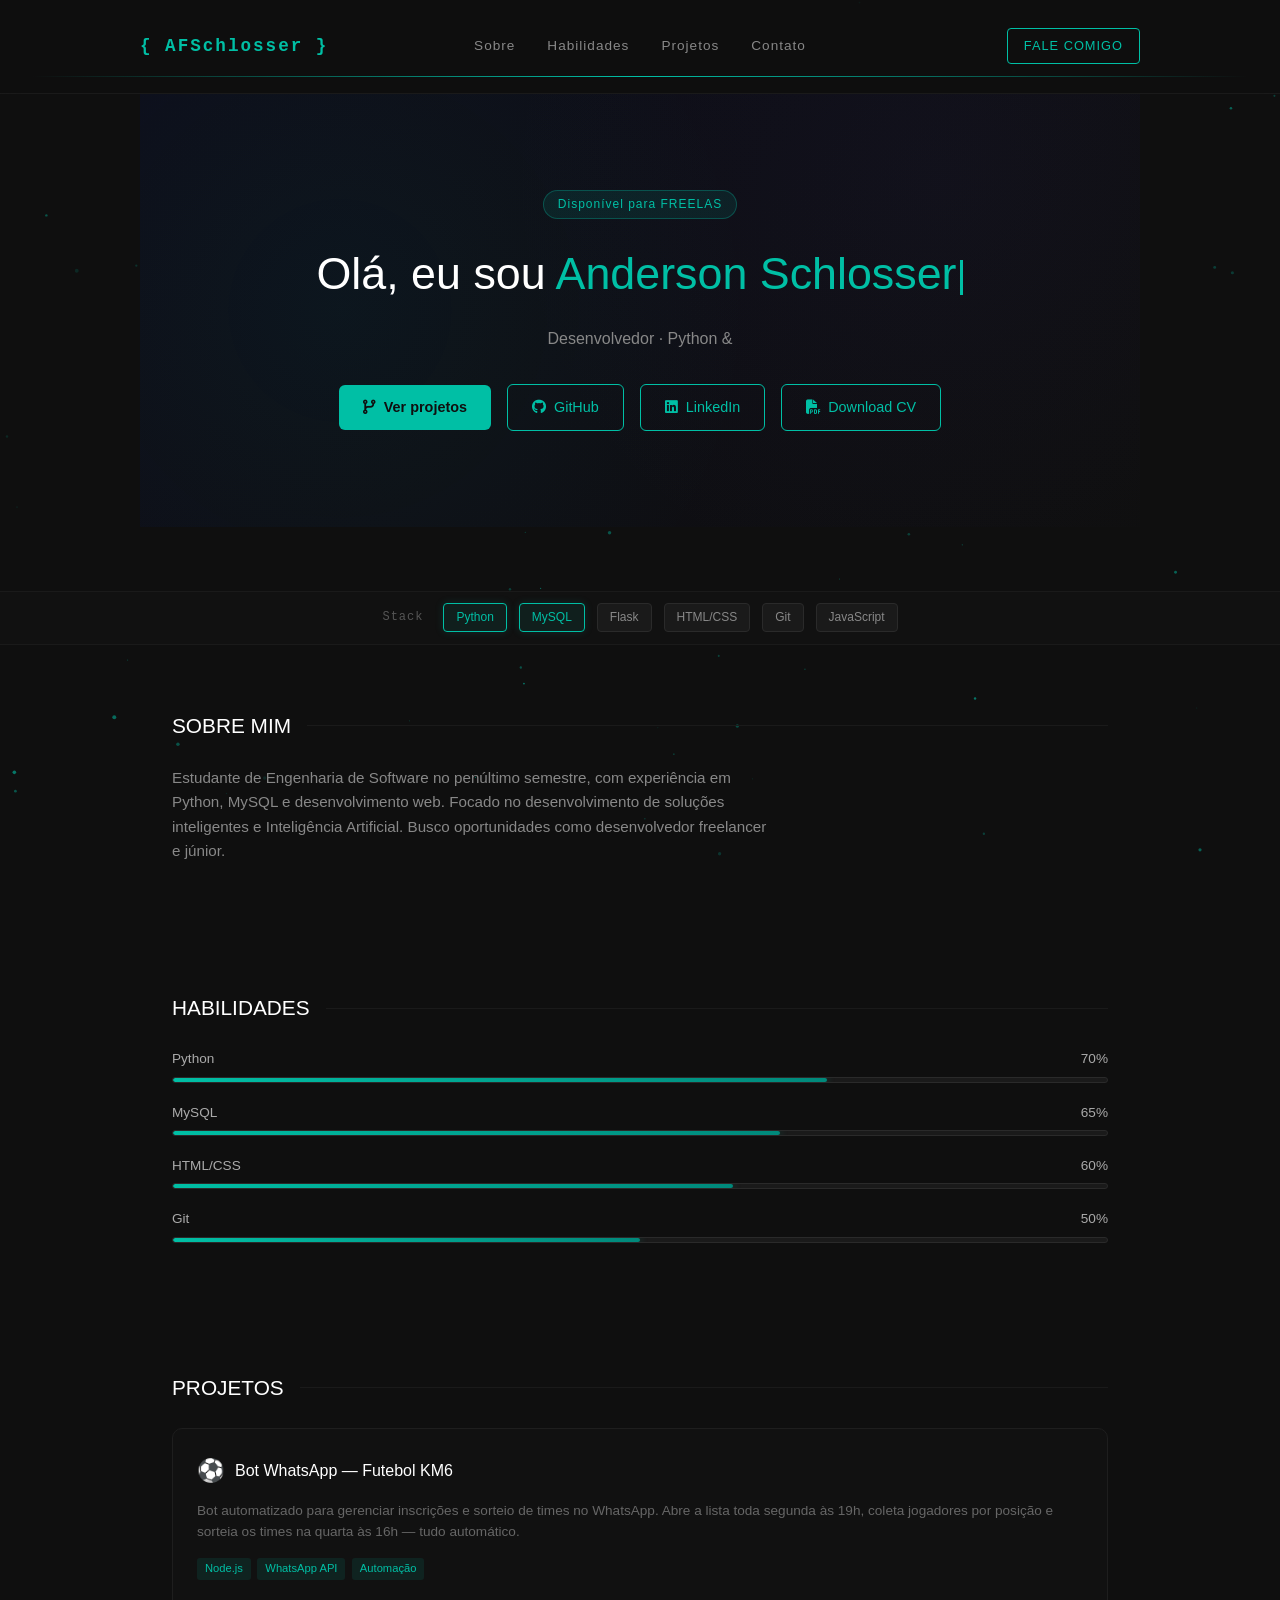
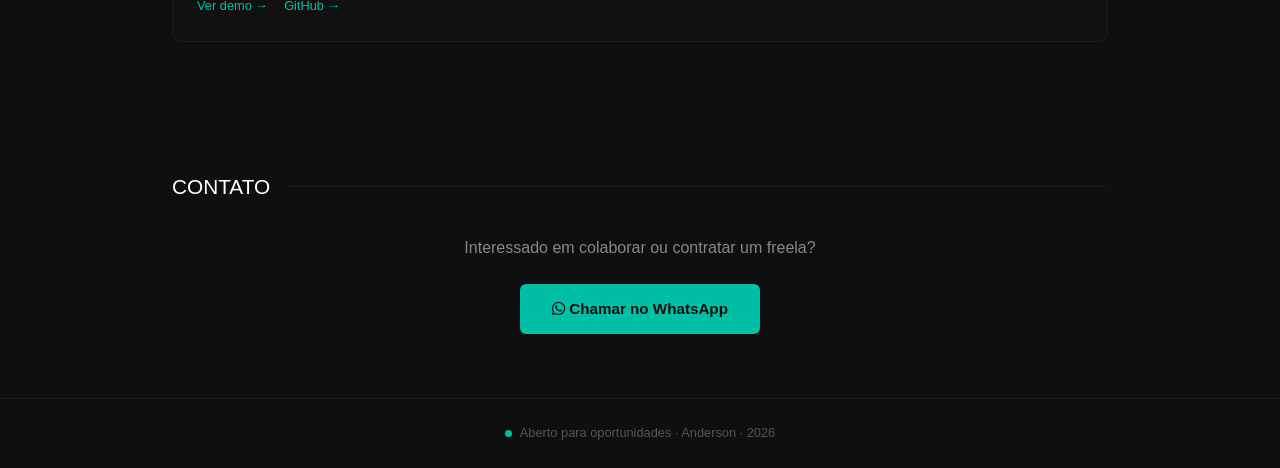
==== commit a473637b: "fix: corrige link da demo do bot" ====
--- a/index.html
+++ b/index.html
@@ -129,7 +129,7 @@
         <span class="tag">Automação</span>
       </div>
       <div style="display:flex; gap:1rem; margin-top:0.5rem;">
-        <a href="demo-bot.html" class="card-link">Ver demo →</a>
+       <a href="https://afschlosser.github.io/portfolio/demo-bot.html" target="_blank" rel="noopener noreferrer" class="card-link">Ver demo →</a>
         <a href="https://github.com/afschlosser/futebol-km6" target="_blank" rel="noopener noreferrer" class="card-link">GitHub →</a>
       </div>
     </div>
